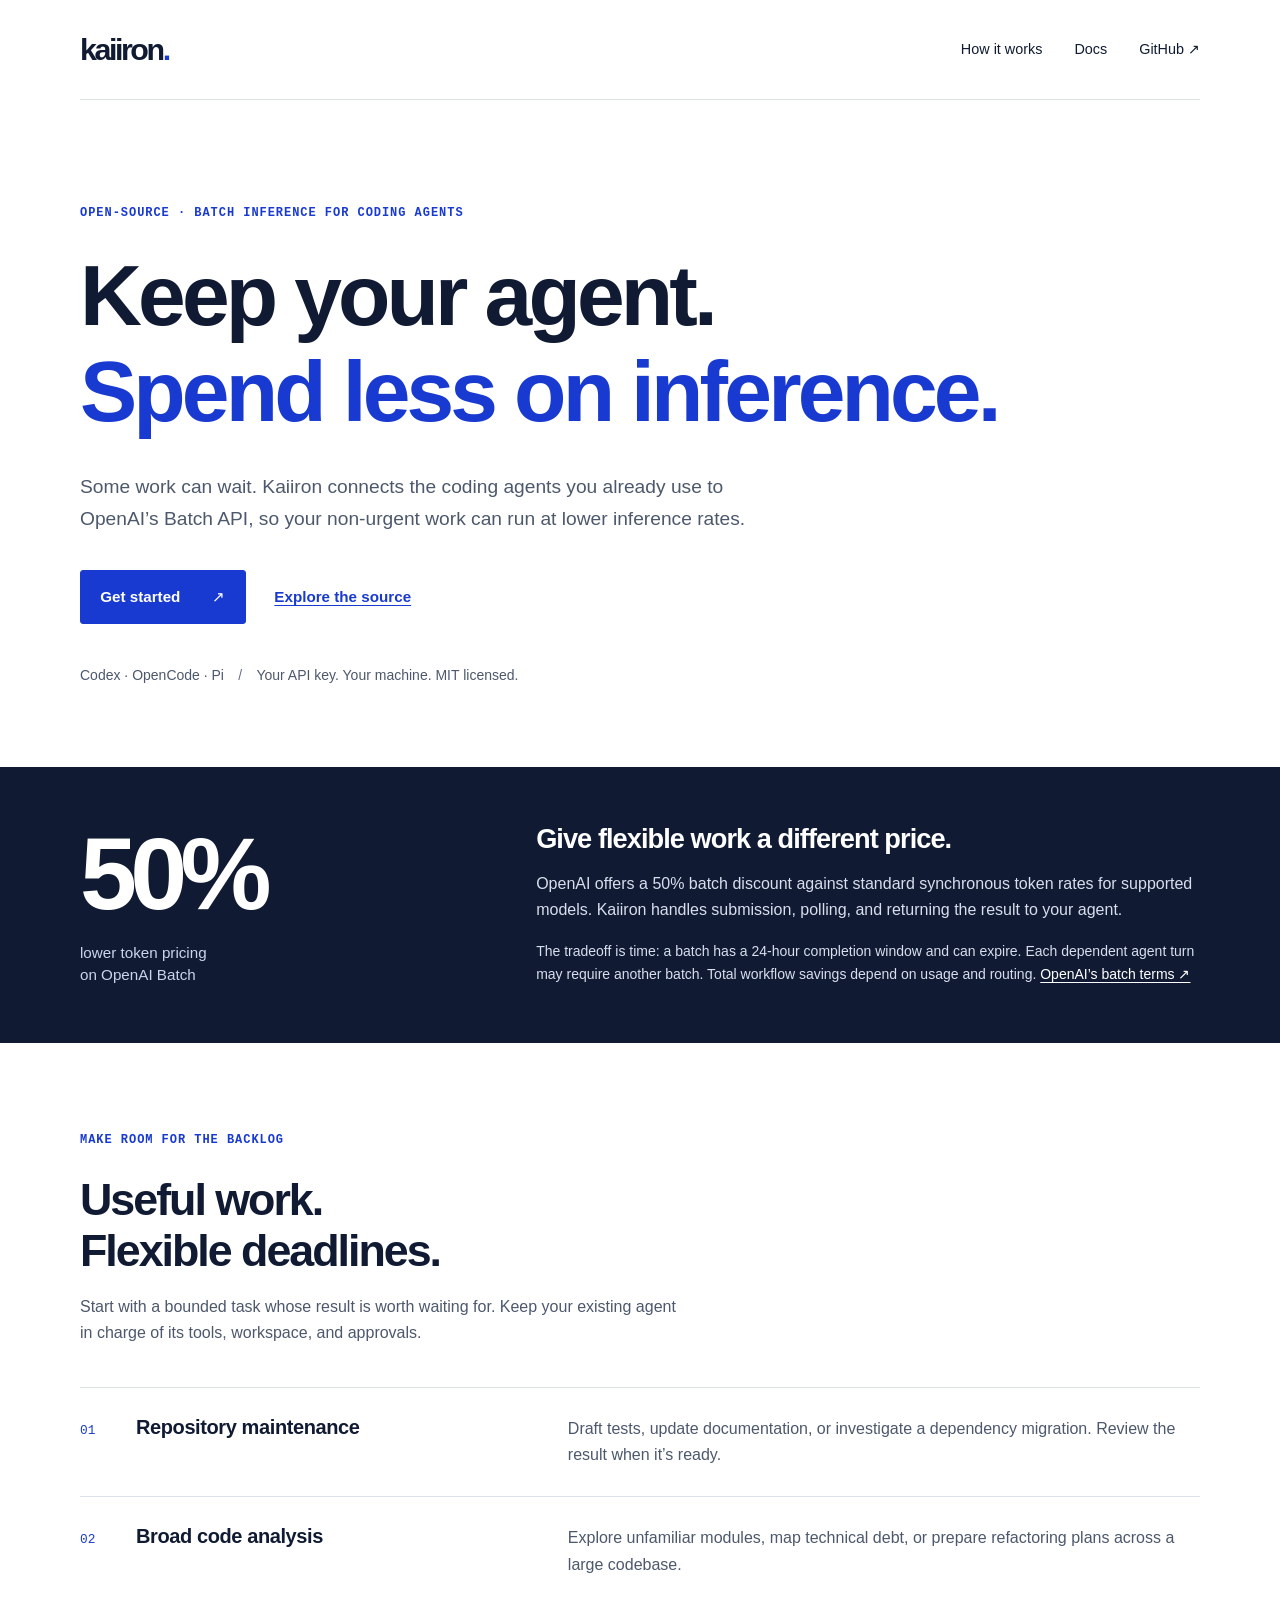
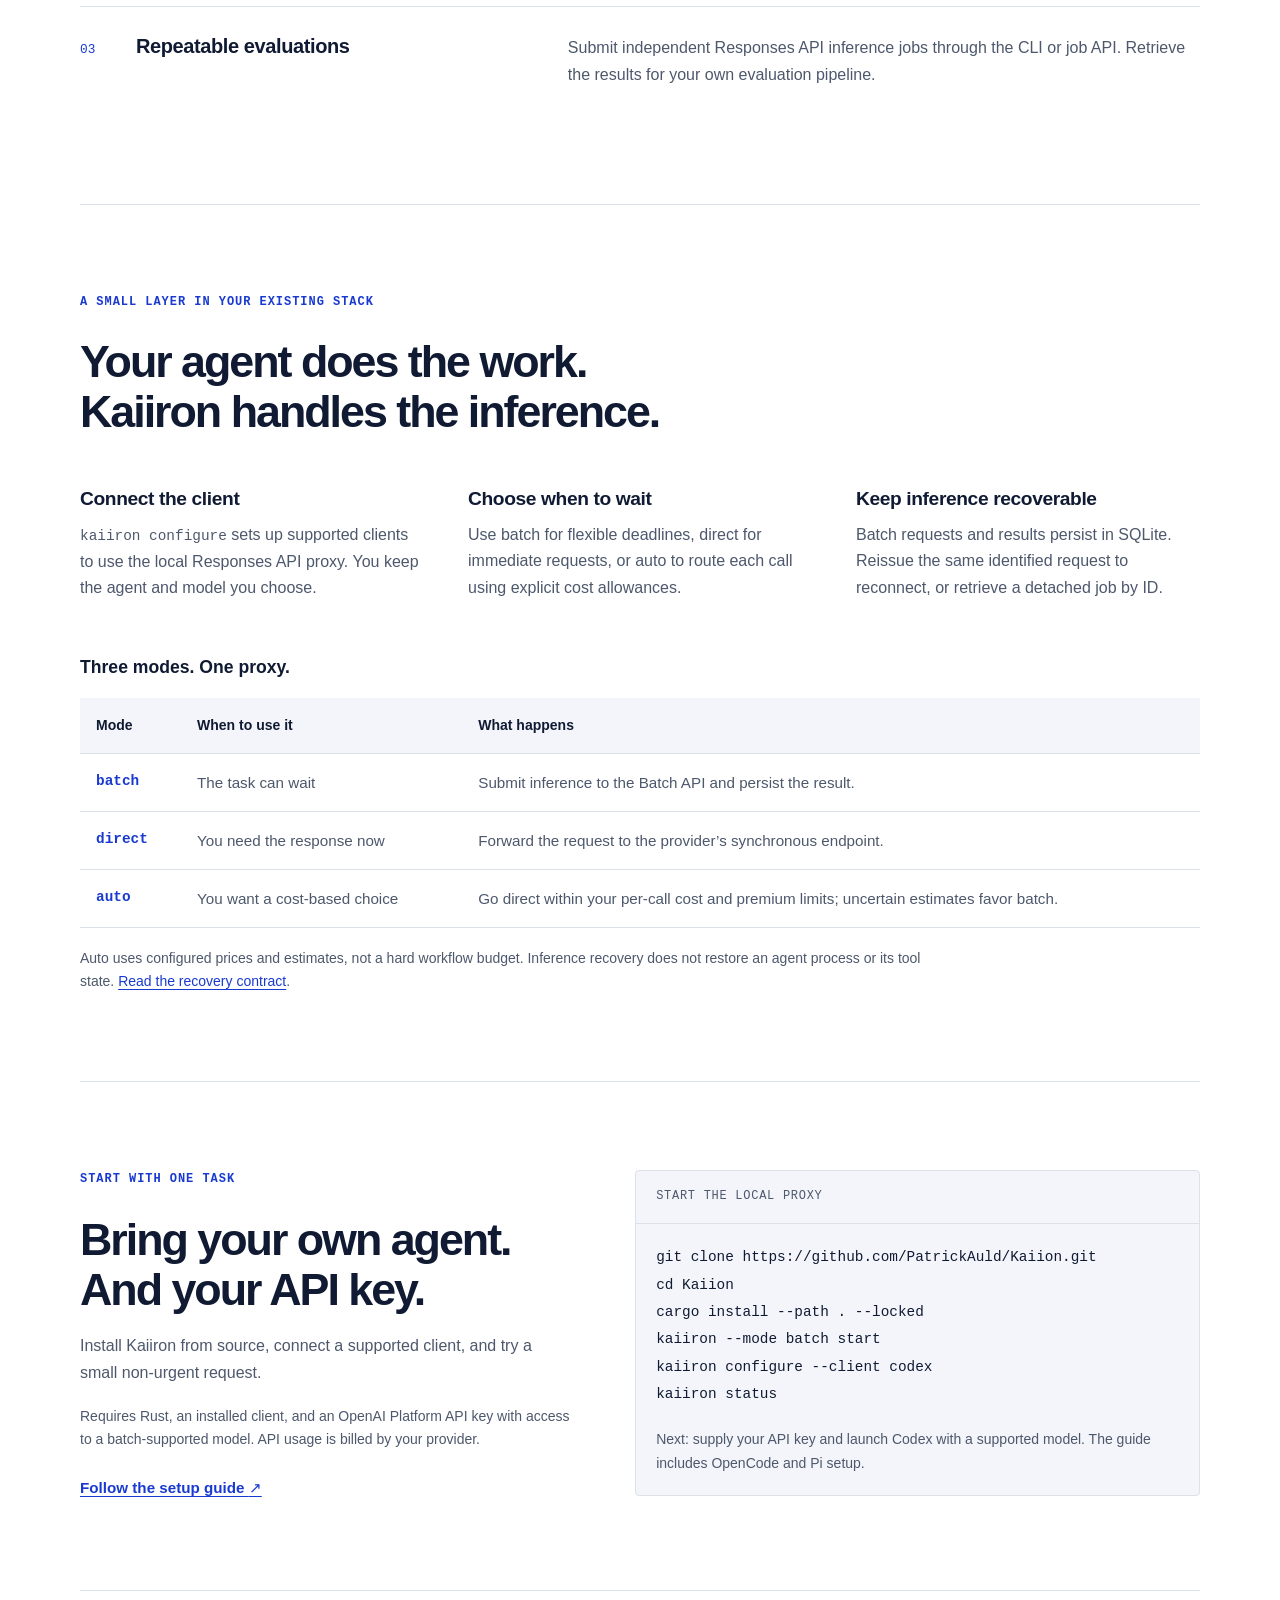
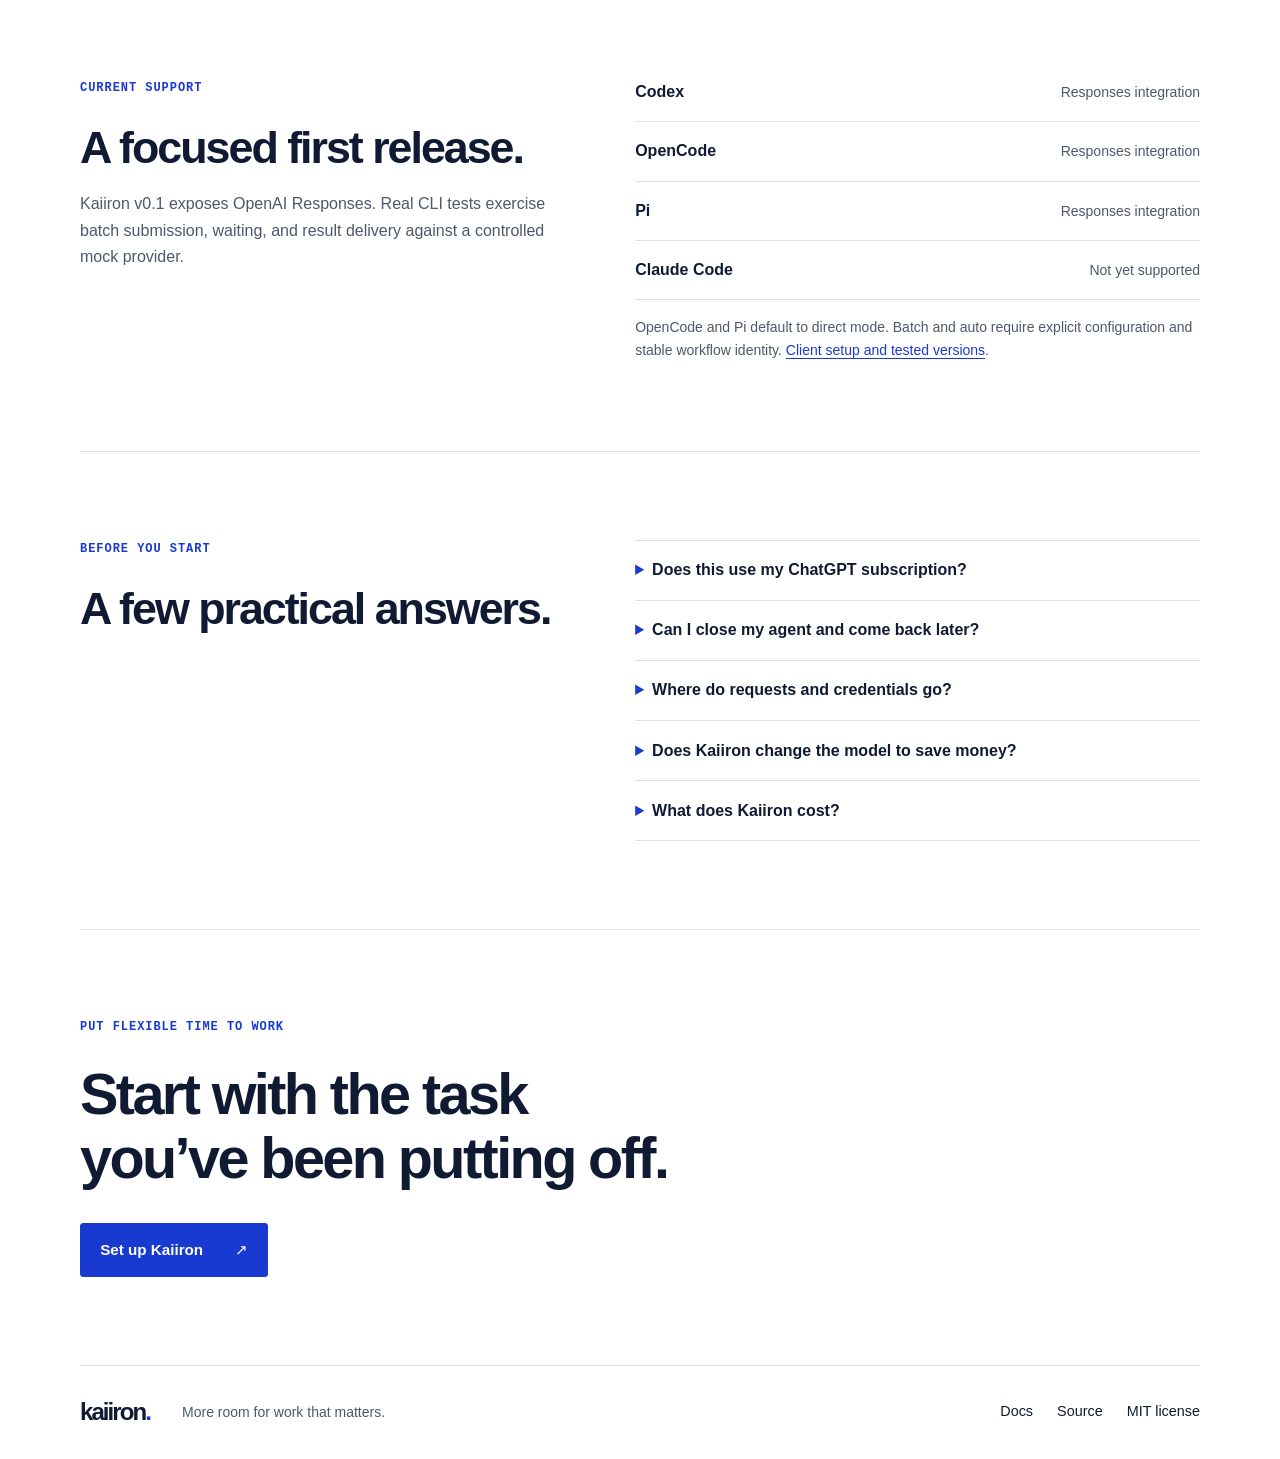
==== site/index.html @ 9a270012 "Build Kaiiron marketing site and publish through GitHub Pages" ====
<!doctype html>
<html lang="en">
<head>
  <meta charset="utf-8">
  <meta name="viewport" content="width=device-width, initial-scale=1">
  <meta name="description" content="Keep your coding agent. Route work that can wait through OpenAI's Batch API with Kaiiron, an open-source local inference proxy for Codex, OpenCode, and Pi.">
  <meta name="theme-color" content="#193ad0">
  <meta property="og:type" content="website">
  <meta property="og:title" content="Kaiiron — Keep your agent. Spend less on inference.">
  <meta property="og:description" content="An open-source proxy that brings batch inference to the coding agents you already use.">
  <title>Kaiiron — Keep your agent. Spend less on inference.</title>
  <link rel="stylesheet" href="styles.css">
</head>
<body>
  <a class="skip-link" href="#main">Skip to content</a>
  <header class="site-header wrap">
    <a class="wordmark" href="./" aria-label="Kaiiron home">kaiiron<span aria-hidden="true">.</span></a>
    <nav aria-label="Main navigation">
      <a href="#how-it-works">How it works</a>
      <a href="docs/">Docs</a>
      <a href="https://github.com/PatrickAuld/Kaiion">GitHub <span aria-hidden="true">↗</span></a>
    </nav>
  </header>
  <main id="main">
    <section class="hero wrap" aria-labelledby="hero-title">
      <p class="eyebrow">OPEN-SOURCE · BATCH INFERENCE FOR CODING AGENTS</p>
      <h1 id="hero-title">Keep your agent.<br><span>Spend less on inference.</span></h1>
      <p class="hero-copy">Some work can wait. Kaiiron connects the coding agents you already use to OpenAI’s Batch API, so your non-urgent work can run at lower inference rates.</p>
      <div class="actions">
        <a class="button" href="docs/#quickstart">Get started <span aria-hidden="true">↗</span></a>
        <a class="text-link" href="https://github.com/PatrickAuld/Kaiion">Explore the source</a>
      </div>
      <p class="hero-note">Codex · OpenCode · Pi <span> / </span> Your API key. Your machine. MIT licensed.</p>
    </section>

    <section class="economics" aria-labelledby="economics-title">
      <div class="wrap economics-inner">
        <div class="stat"><strong>50%</strong><span>lower token pricing<br>on OpenAI Batch</span></div>
        <div class="economics-copy">
          <h2 id="economics-title">Give flexible work a different price.</h2>
          <p>OpenAI offers a 50% batch discount against standard synchronous token rates for supported models. Kaiiron handles submission, polling, and returning the result to your agent.</p>
          <p class="small">The tradeoff is time: a batch has a 24-hour completion window and can expire. Each dependent agent turn may require another batch. Total workflow savings depend on usage and routing. <a href="https://developers.openai.com/api/docs/guides/batch">OpenAI’s batch terms ↗</a></p>
        </div>
      </div>
    </section>

    <section class="section wrap" aria-labelledby="work-title">
      <div class="section-heading">
        <p class="eyebrow">MAKE ROOM FOR THE BACKLOG</p>
        <h2 id="work-title">Useful work.<br>Flexible deadlines.</h2>
        <p>Start with a bounded task whose result is worth waiting for. Keep your existing agent in charge of its tools, workspace, and approvals.</p>
      </div>
      <div class="work-list">
        <article><span class="number" aria-hidden="true">01</span><h3>Repository maintenance</h3><p>Draft tests, update documentation, or investigate a dependency migration. Review the result when it’s ready.</p></article>
        <article><span class="number" aria-hidden="true">02</span><h3>Broad code analysis</h3><p>Explore unfamiliar modules, map technical debt, or prepare refactoring plans across a large codebase.</p></article>
        <article><span class="number" aria-hidden="true">03</span><h3>Repeatable evaluations</h3><p>Submit independent Responses API inference jobs through the CLI or job API. Retrieve the results for your own evaluation pipeline.</p></article>
      </div>
    </section>

    <section id="how-it-works" class="section wrap" aria-labelledby="how-title">
      <div class="section-heading">
        <p class="eyebrow">A SMALL LAYER IN YOUR EXISTING STACK</p>
        <h2 id="how-title">Your agent does the work.<br>Kaiiron handles the inference.</h2>
      </div>
      <div class="feature-grid">
        <article><h3>Connect the client</h3><p><code>kaiiron configure</code> sets up supported clients to use the local Responses API proxy. You keep the agent and model you choose.</p></article>
        <article><h3>Choose when to wait</h3><p>Use batch for flexible deadlines, direct for immediate requests, or auto to route each call using explicit cost allowances.</p></article>
        <article><h3>Keep inference recoverable</h3><p>Batch requests and results persist in SQLite. Reissue the same identified request to reconnect, or retrieve a detached job by ID.</p></article>
      </div>
      <div class="mode-table" role="region" aria-labelledby="modes-title" tabindex="0">
        <table>
          <caption id="modes-title">Three modes. One proxy.</caption>
          <thead><tr><th scope="col">Mode</th><th scope="col">When to use it</th><th scope="col">What happens</th></tr></thead>
          <tbody>
            <tr><th scope="row">batch</th><td>The task can wait</td><td>Submit inference to the Batch API and persist the result.</td></tr>
            <tr><th scope="row">direct</th><td>You need the response now</td><td>Forward the request to the provider’s synchronous endpoint.</td></tr>
            <tr><th scope="row">auto</th><td>You want a cost-based choice</td><td>Go direct within your per-call cost and premium limits; uncertain estimates favor batch.</td></tr>
          </tbody>
        </table>
      </div>
      <p class="small section-note">Auto uses configured prices and estimates, not a hard workflow budget. Inference recovery does not restore an agent process or its tool state. <a href="docs/#recovery">Read the recovery contract</a>.</p>
    </section>

    <section class="section wrap getting-started" aria-labelledby="start-title">
      <div class="section-heading">
        <p class="eyebrow">START WITH ONE TASK</p>
        <h2 id="start-title">Bring your own agent.<br>And your API key.</h2>
        <p>Install Kaiiron from source, connect a supported client, and try a small non-urgent request.</p>
        <p class="small">Requires Rust, an installed client, and an OpenAI Platform API key with access to a batch-supported model. API usage is billed by your provider.</p>
        <a class="text-link" href="docs/#quickstart">Follow the setup guide <span aria-hidden="true">↗</span></a>
      </div>
      <div class="terminal">
        <div class="terminal-label">START THE LOCAL PROXY</div>
        <pre tabindex="0" aria-label="Install and start Kaiiron"><code>git clone https://github.com/PatrickAuld/Kaiion.git
cd Kaiion
cargo install --path . --locked
kaiiron --mode batch start
kaiiron configure --client codex
kaiiron status</code></pre>
        <p>Next: supply your API key and launch Codex with a supported model. The guide includes OpenCode and Pi setup.</p>
      </div>
    </section>

    <section class="section wrap compatibility" aria-labelledby="compatibility-title">
      <div class="section-heading">
        <p class="eyebrow">CURRENT SUPPORT</p>
        <h2 id="compatibility-title">A focused first release.</h2>
        <p>Kaiiron v0.1 exposes OpenAI Responses. Real CLI tests exercise batch submission, waiting, and result delivery against a controlled mock provider.</p>
      </div>
      <div>
        <ul class="client-list">
          <li><strong>Codex</strong><span>Responses integration</span></li>
          <li><strong>OpenCode</strong><span>Responses integration</span></li>
          <li><strong>Pi</strong><span>Responses integration</span></li>
          <li><strong>Claude Code</strong><span>Not yet supported</span></li>
        </ul>
        <p class="small">OpenCode and Pi default to direct mode. Batch and auto require explicit configuration and stable workflow identity. <a href="docs/#clients">Client setup and tested versions</a>.</p>
      </div>
    </section>

    <section class="section wrap faq" aria-labelledby="faq-title">
      <div class="section-heading"><p class="eyebrow">BEFORE YOU START</p><h2 id="faq-title">A few practical answers.</h2></div>
      <div class="questions">
        <details><summary>Does this use my ChatGPT subscription?</summary><p>Kaiiron sends requests using your OpenAI Platform API key. Batch inference is API usage billed by the provider; setup does not use a ChatGPT subscription login.</p></details>
        <details><summary>Can I close my agent and come back later?</summary><p>Detached inference jobs can continue after their submitting client disconnects. The proxy persists their request and result. A full coding session still needs its own checkpoints and continuation logic. Stock Codex does not automatically resend an interrupted inference just because you run <code>codex resume</code>. <a href="docs/#recovery">See restart behavior</a>.</p></details>
        <details><summary>Where do requests and credentials go?</summary><p>Kaiiron runs on your machine and forwards inference to your configured provider. Batch request bodies and results are stored locally in SQLite. API keys are passed through and are never persisted by Kaiiron; a credential fingerprint isolates stored jobs. After a restart, resuming work requires matching credentials.</p></details>
        <details><summary>Does Kaiiron change the model to save money?</summary><p>No. Batch changes how inference is submitted. Auto mode selects a route using your price policy without downgrading the selected model or changing its reasoning settings. Savings depend on model eligibility, actual usage, and how much work runs through batch.</p></details>
        <details><summary>What does Kaiiron cost?</summary><p>Kaiiron is open source under the MIT license. Run it yourself and pay your inference provider directly. There is no Kaiiron hosted service or subscription in this release.</p></details>
      </div>
    </section>

    <section class="closing wrap" aria-labelledby="closing-title">
      <p class="eyebrow">PUT FLEXIBLE TIME TO WORK</p>
      <h2 id="closing-title">Start with the task<br>you’ve been putting off.</h2>
      <a class="button" href="docs/#quickstart">Set up Kaiiron <span aria-hidden="true">↗</span></a>
    </section>
  </main>
  <footer class="site-footer wrap">
    <a class="wordmark" href="./">kaiiron<span aria-hidden="true">.</span></a>
    <p>More room for work that matters.</p>
    <nav aria-label="Footer navigation"><a href="docs/">Docs</a><a href="https://github.com/PatrickAuld/Kaiion">Source</a><a href="https://github.com/PatrickAuld/Kaiion/blob/main/LICENSE">MIT license</a></nav>
  </footer>
</body>
</html>
---- site/styles.css ----
:root {
  color-scheme: light;
  --ink: #101b33;
  --muted: #4d586c;
  --accent: #193ad0;
  --line: #dce1e9;
  --paper: #fff;
  --wash: #f3f5fa;
  font-family: -apple-system, BlinkMacSystemFont, "Segoe UI", Helvetica, Arial, sans-serif;
  color: var(--ink);
  background: var(--paper);
  font-synthesis: none;
  text-rendering: optimizeLegibility;
}
* { box-sizing: border-box; }
html { scroll-padding-top: 2rem; }
body { margin: 0; font-size: 1rem; line-height: 1.65; }
a { color: var(--accent); text-underline-offset: .2em; }
a:hover { text-decoration-thickness: 2px; }
a:focus-visible, summary:focus-visible, [tabindex]:focus-visible { outline: 3px solid var(--accent); outline-offset: 5px; }
h1, h2, h3, p { margin: 0; }
h1, h2, h3 { line-height: 1.12; }
h1, h2 { letter-spacing: -.045em; }
h1 { font-size: clamp(2.6rem, 6.7vw, 5.4rem); font-weight: 650; max-width: 1060px; }
h2 { font-size: clamp(2rem, 3.5vw, 3rem); font-weight: 620; }
h3 { font-size: 1.2rem; font-weight: 650; letter-spacing: -.02em; }
p { color: var(--muted); }
code, pre, .eyebrow, .number, .terminal-label { font-family: "SFMono-Regular", Consolas, "Liberation Mono", monospace; }
code { font-size: .9em; overflow-wrap: anywhere; }
pre { margin: 0; max-width: 100%; overflow-x: auto; font-size: .9rem; line-height: 1.9; tab-size: 2; }
pre code { font-size: inherit; overflow-wrap: normal; }
pre:focus-visible { outline: 3px solid var(--accent); }
strong { font-weight: 650; }
.wrap { width: min(1120px, calc(100% - 5rem)); margin-inline: auto; }
.skip-link { position: absolute; top: -6rem; left: 1rem; z-index: 10; background: white; padding: .7rem 1rem; }
.skip-link:focus { top: 1rem; }
.site-header { min-height: 100px; display: flex; justify-content: space-between; align-items: center; gap: 2rem; border-bottom: 1px solid var(--line); }
.wordmark { color: var(--ink); text-decoration: none; font-size: 1.9rem; font-weight: 750; letter-spacing: -.08em; line-height: 1.2; }
.wordmark span { color: var(--accent); }
nav { display: flex; flex-wrap: wrap; align-items: center; gap: 2rem; }
nav a { font-size: .9rem; color: var(--ink); text-decoration: none; }
nav a:hover { color: var(--accent); text-decoration: underline; }
.eyebrow { font-size: .75rem; font-weight: 600; line-height: 1.6; letter-spacing: .08em; color: var(--accent); margin-bottom: 1.5rem; }
.hero { padding-block: 6.5rem 5rem; }
.hero h1 span { color: var(--accent); }
.hero-copy { max-width: 670px; margin-top: 2rem; font-size: 1.2rem; line-height: 1.65; }
.actions { display: flex; flex-wrap: wrap; align-items: center; gap: 1.8rem; margin-top: 2.2rem; }
.button { display: inline-flex; align-items: center; justify-content: space-between; gap: 2rem; padding: .85rem 1.2rem; border: 1px solid var(--accent); border-radius: 3px; color: white; background: var(--accent); font-size: .95rem; font-weight: 600; text-decoration: none; }
.button:hover { background: #112a9e; }
.text-link { display: inline-block; font-weight: 600; font-size: .95rem; }
.hero-note { font-size: .875rem; margin-top: 2.5rem; }
.hero-note span { padding-inline: .65rem; color: #667085; }
.economics { background: var(--ink); color: white; }
.economics-inner { display: grid; grid-template-columns: .85fr 1.5fr; gap: 5rem; align-items: center; padding-block: 3.5rem; }
.stat { display: flex; flex-direction: column; align-items: flex-start; }
.stat strong { font-size: clamp(4.5rem, 8vw, 7rem); line-height: 1; letter-spacing: -.065em; font-weight: 550; }
.stat span { margin-top: 1rem; font-size: .95rem; line-height: 1.5; color: #cbd4ed; }
.economics h2 { font-size: 1.7rem; letter-spacing: -.035em; }
.economics p { color: #d7deee; margin-top: 1rem; }
.economics a { color: white; }
.small { font-size: .875rem; line-height: 1.65; }
.section { padding-block: 5.5rem; border-bottom: 1px solid var(--line); }
.section-heading { margin-bottom: 2.5rem; }
.section-heading > p:not(.eyebrow) { max-width: 610px; margin-top: 1.2rem; }
.section-heading > .text-link { margin-top: 1.5rem; }
.work-list article { display: grid; grid-template-columns: 2rem 1fr 1.55fr; gap: 1.5rem; padding-block: 1.75rem; border-top: 1px solid var(--line); align-items: baseline; }
.number { color: var(--accent); font-size: .8rem; }
.work-list h3 { font-size: 1.25rem; }
.feature-grid { display: grid; grid-template-columns: repeat(3, minmax(0, 1fr)); gap: 2.75rem; margin-block: 3.2rem; }
.feature-grid h3 { margin-bottom: .8rem; }
.mode-table { overflow-x: auto; }
table { width: 100%; border-collapse: collapse; font-size: .95rem; text-align: left; }
caption { text-align: left; font-size: 1.1rem; font-weight: 650; margin-bottom: 1rem; }
th, td { padding: 1rem; border-bottom: 1px solid var(--line); vertical-align: top; }
thead { background: var(--wash); font-size: .875rem; }
tbody th { color: var(--accent); font-family: "SFMono-Regular", Consolas, monospace; font-size: .9rem; }
td { color: var(--muted); }
.section-note { margin-top: 1.2rem; max-width: 850px; }
.getting-started, .compatibility, .faq { display: grid; grid-template-columns: 1fr 1.15fr; gap: 4rem; align-items: start; }
.getting-started .section-heading, .compatibility .section-heading, .faq .section-heading { margin-bottom: 0; }
.terminal { min-width: 0; background: var(--wash); border: 1px solid var(--line); border-radius: 4px; }
.terminal-label { padding: 1rem 1.25rem; color: var(--muted); font-size: .75rem; letter-spacing: .06em; border-bottom: 1px solid var(--line); }
.terminal pre { padding: 1.25rem; }
.terminal p { padding: 0 1.25rem 1.25rem; font-size: .875rem; }
.client-list { margin: 0 0 1rem; padding: 0; list-style: none; }
.client-list li { display: flex; flex-wrap: wrap; justify-content: space-between; align-items: baseline; gap: .5rem 1rem; padding: 1rem 0; border-bottom: 1px solid var(--line); }
.client-list li:first-child { padding-top: 0; }
.client-list span { color: var(--muted); font-size: .875rem; }
details { border-bottom: 1px solid var(--line); }
details:first-child { border-top: 1px solid var(--line); }
summary { padding-block: 1.1rem; cursor: pointer; font-weight: 600; line-height: 1.5; }
summary::marker { color: var(--accent); }
details p { padding-bottom: 1.3rem; font-size: .95rem; }
.closing { padding-block: 5.5rem; }
.closing h2 { font-size: clamp(2.5rem, 4.5vw, 3.75rem); }
.closing .button { margin-top: 2rem; }
.site-footer { display: flex; flex-wrap: wrap; align-items: center; gap: 2rem; border-top: 1px solid var(--line); padding-block: 2rem; }
.site-footer .wordmark { font-size: 1.5rem; }
.site-footer p { font-size: .875rem; flex: 1; }
.site-footer nav { gap: 1.5rem; }
.docs-intro { padding-block: 4rem 2rem; }
.docs-intro h1 { font-size: clamp(2.5rem, 5vw, 4rem); }
.docs-intro > p:last-child { max-width: 650px; margin-top: 1.3rem; font-size: 1.1rem; }
.docs-layout { display: grid; grid-template-columns: 190px minmax(0, 1fr); gap: 4rem; padding-block: 2rem 5rem; }
.docs-nav { position: sticky; top: 2rem; align-self: start; display: flex; flex-direction: column; align-items: flex-start; gap: .8rem; }
.docs-nav a { font-size: .9rem; }
.prose section { padding-bottom: 3.5rem; margin-bottom: 3rem; border-bottom: 1px solid var(--line); }
.prose h2 { font-size: 2rem; margin-bottom: 1.5rem; }
.prose h3 { margin-block: 1.8rem .7rem; }
.prose p, .prose ul, .prose ol { margin-block: 1rem; }
.prose li { color: var(--muted); padding-bottom: .4rem; }
.prose pre { background: var(--wash); border: 1px solid var(--line); border-radius: 3px; padding: 1.2rem; margin-block: 1rem; }
.prose .callout { padding: .3rem 1.25rem; background: var(--wash); border-left: 3px solid var(--accent); margin-block: 1.5rem; }
@media (max-width: 850px) {
  .wrap { width: calc(100% - 3rem); }
  .economics-inner { gap: 2.5rem; }
  .feature-grid { gap: 1.5rem; }
  .getting-started, .compatibility, .faq { grid-template-columns: 1fr; gap: 2rem; }
  .work-list article { grid-template-columns: 1.5rem 1fr; gap: .75rem 1rem; }
  .work-list article p { grid-column: 2; }
  .docs-layout { grid-template-columns: 1fr; gap: 2rem; }
  .docs-nav { position: static; flex-direction: row; flex-wrap: wrap; gap: .7rem 1.5rem; border-bottom: 1px solid var(--line); padding-bottom: 1.5rem; }
}
@media (max-width: 580px) {
  .wrap { width: calc(100% - 2.5rem); }
  .site-header { min-height: 90px; gap: 1rem; flex-wrap: wrap; padding-block: 1.2rem; }
  .site-header nav { gap: 1rem; }
  nav a { font-size: .875rem; }
  .wordmark { font-size: 1.65rem; }
  .hero { padding-block: 4rem 3rem; }
  .hero-copy { font-size: 1.1rem; }
  .hero-note span { display: block; font-size: 0; height: .4rem; }
  .economics-inner { grid-template-columns: 1fr; gap: 2rem; padding-block: 2.5rem; }
  .stat { flex-direction: row; align-items: center; gap: 1.5rem; }
  .stat span { margin: 0; }
  .section { padding-block: 3.5rem; }
  .feature-grid { grid-template-columns: 1fr; gap: 2rem; margin-block: 2rem; }
  .mode-table table { min-width: 560px; }
  .closing { padding-block: 3.5rem; }
  .site-footer { gap: 1rem; }
  .site-footer p { flex-basis: calc(100% - 110px); }
  .site-footer nav { width: 100%; }
}
@media (prefers-reduced-motion: no-preference) {
  html { scroll-behavior: smooth; }
  .button { transition: background .15s ease; }
}
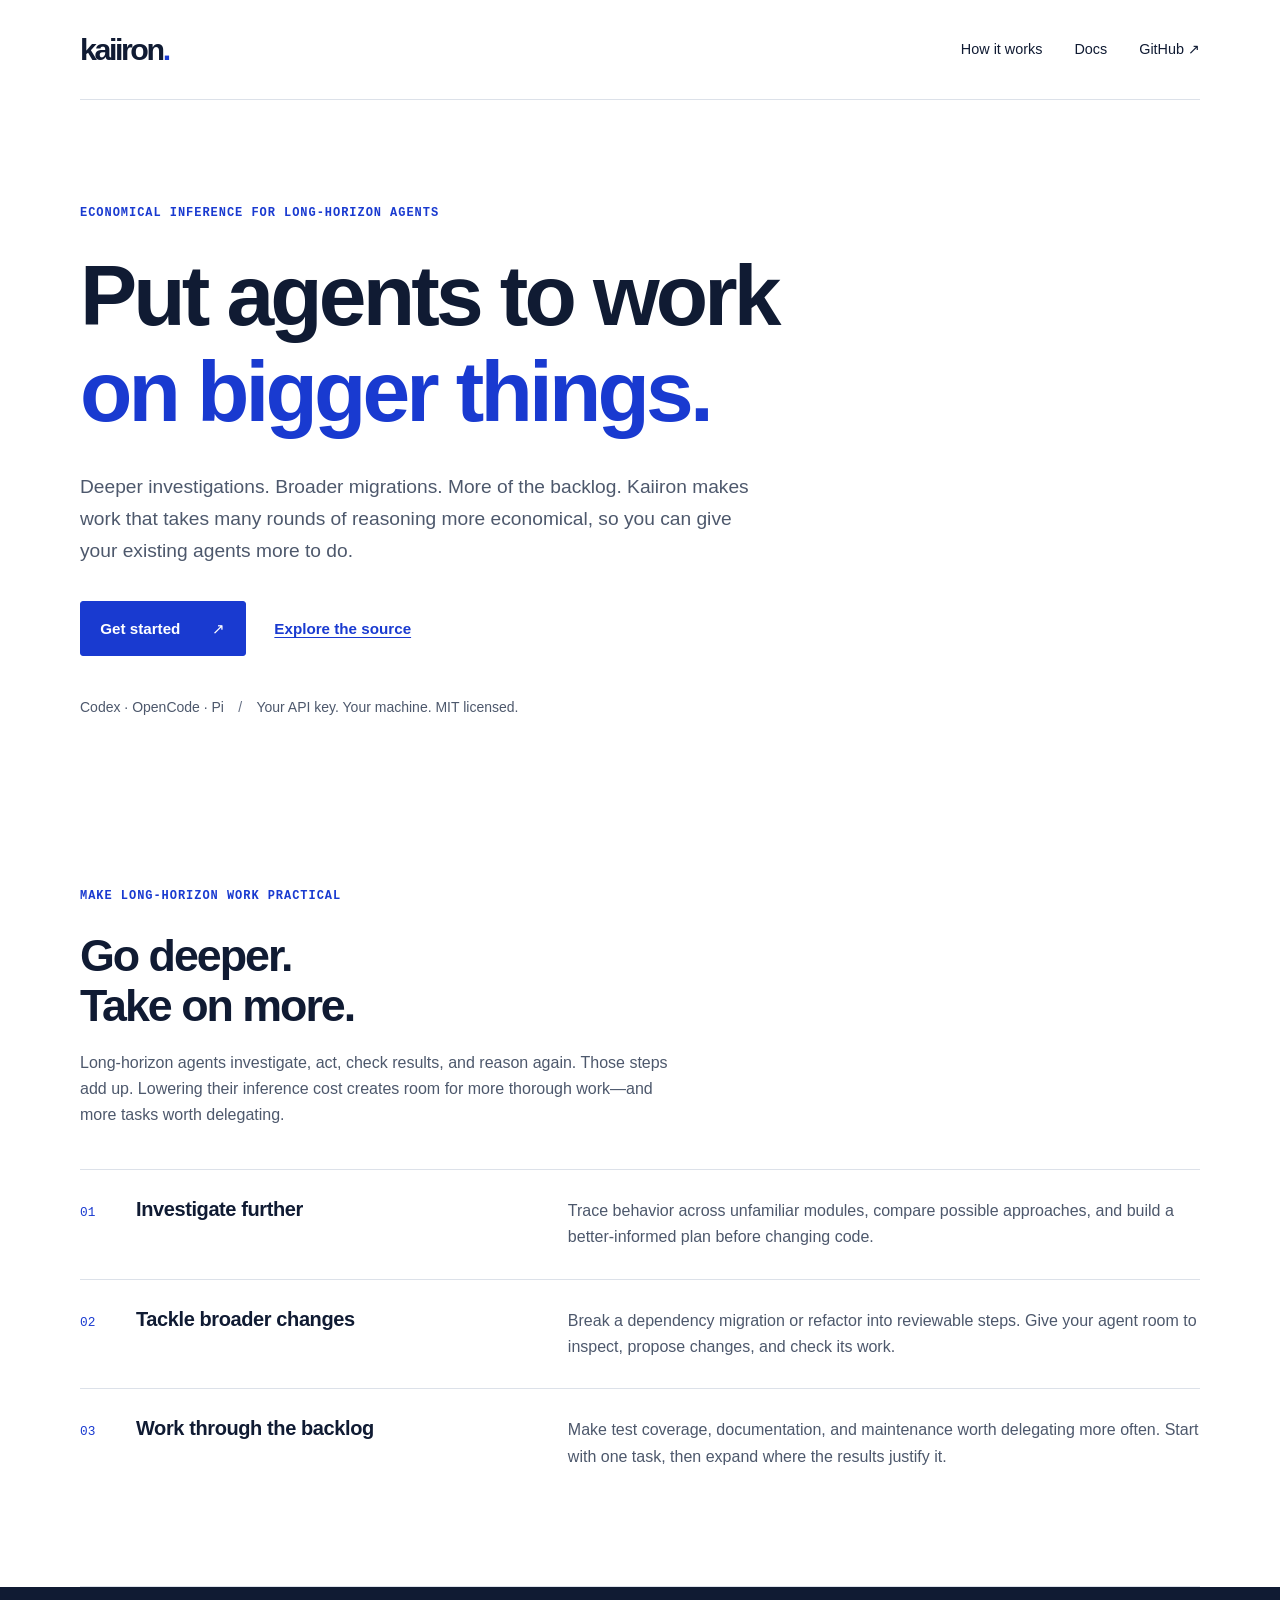
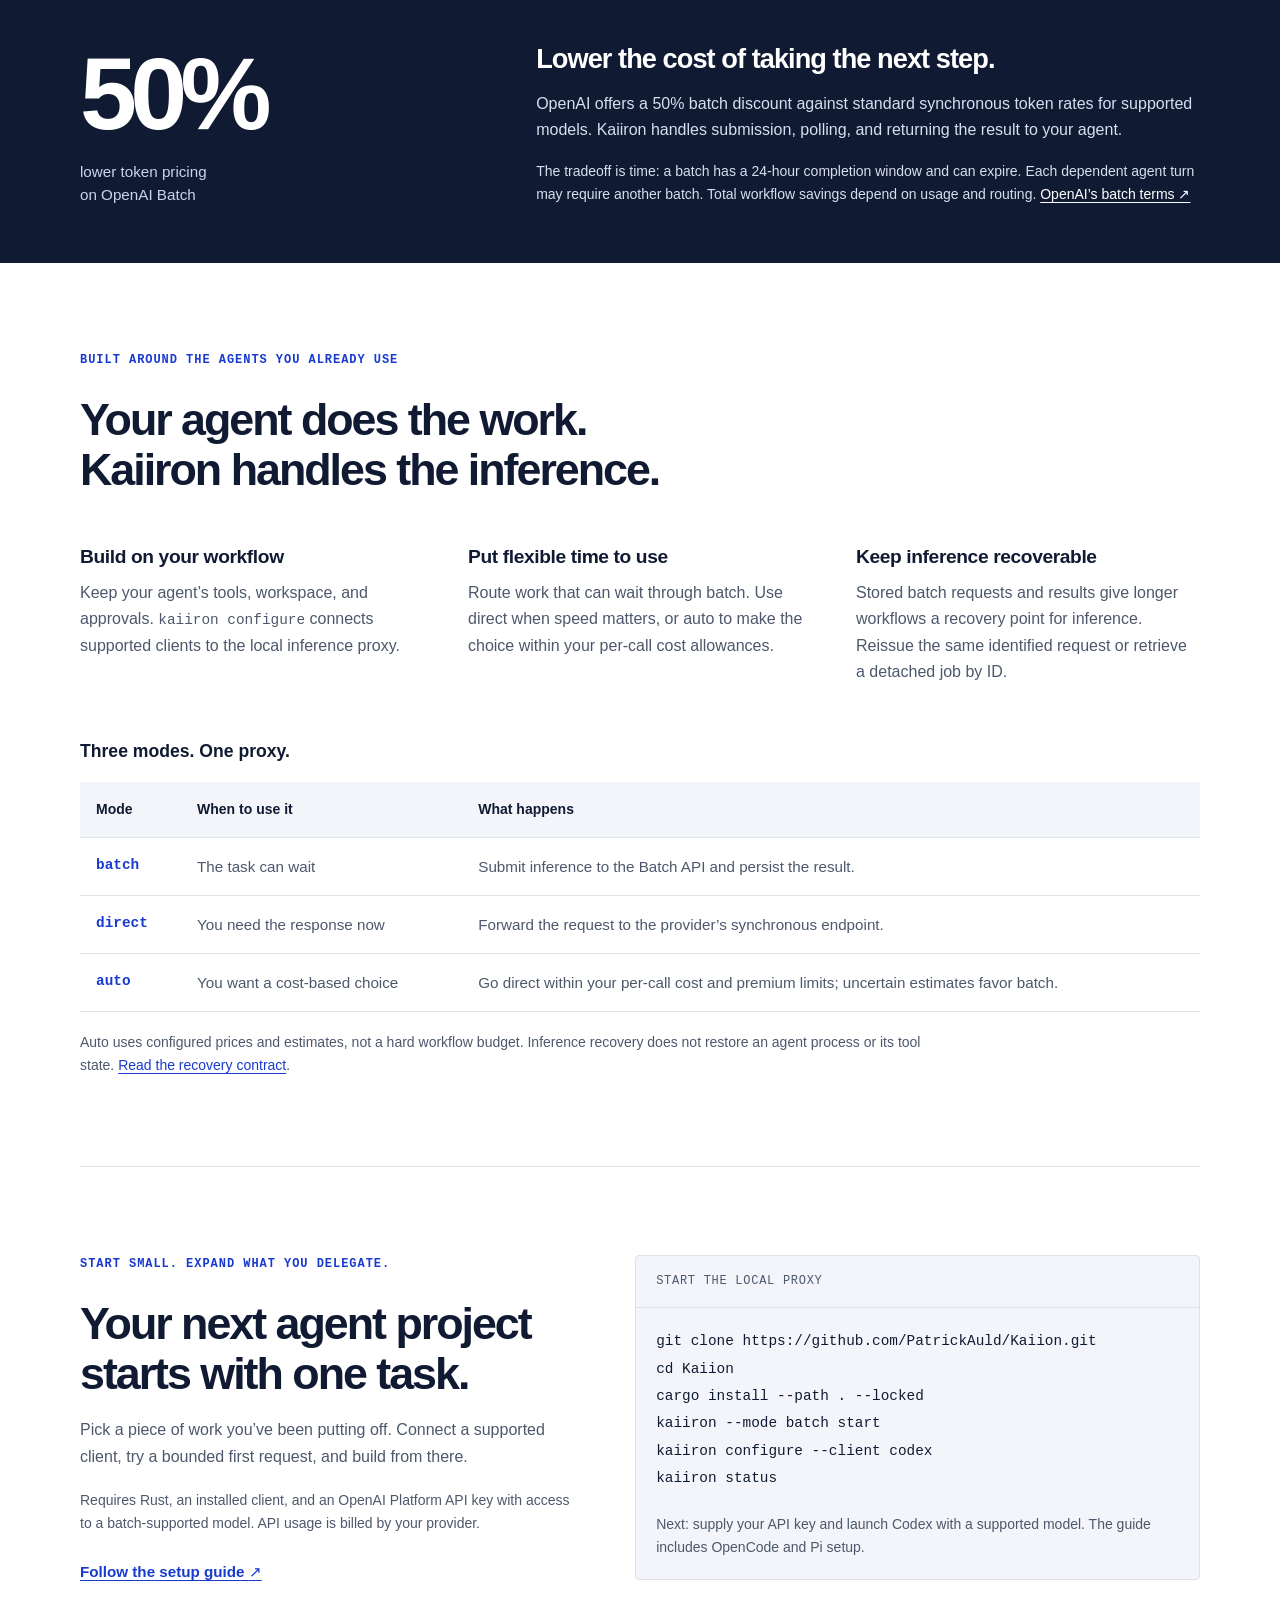
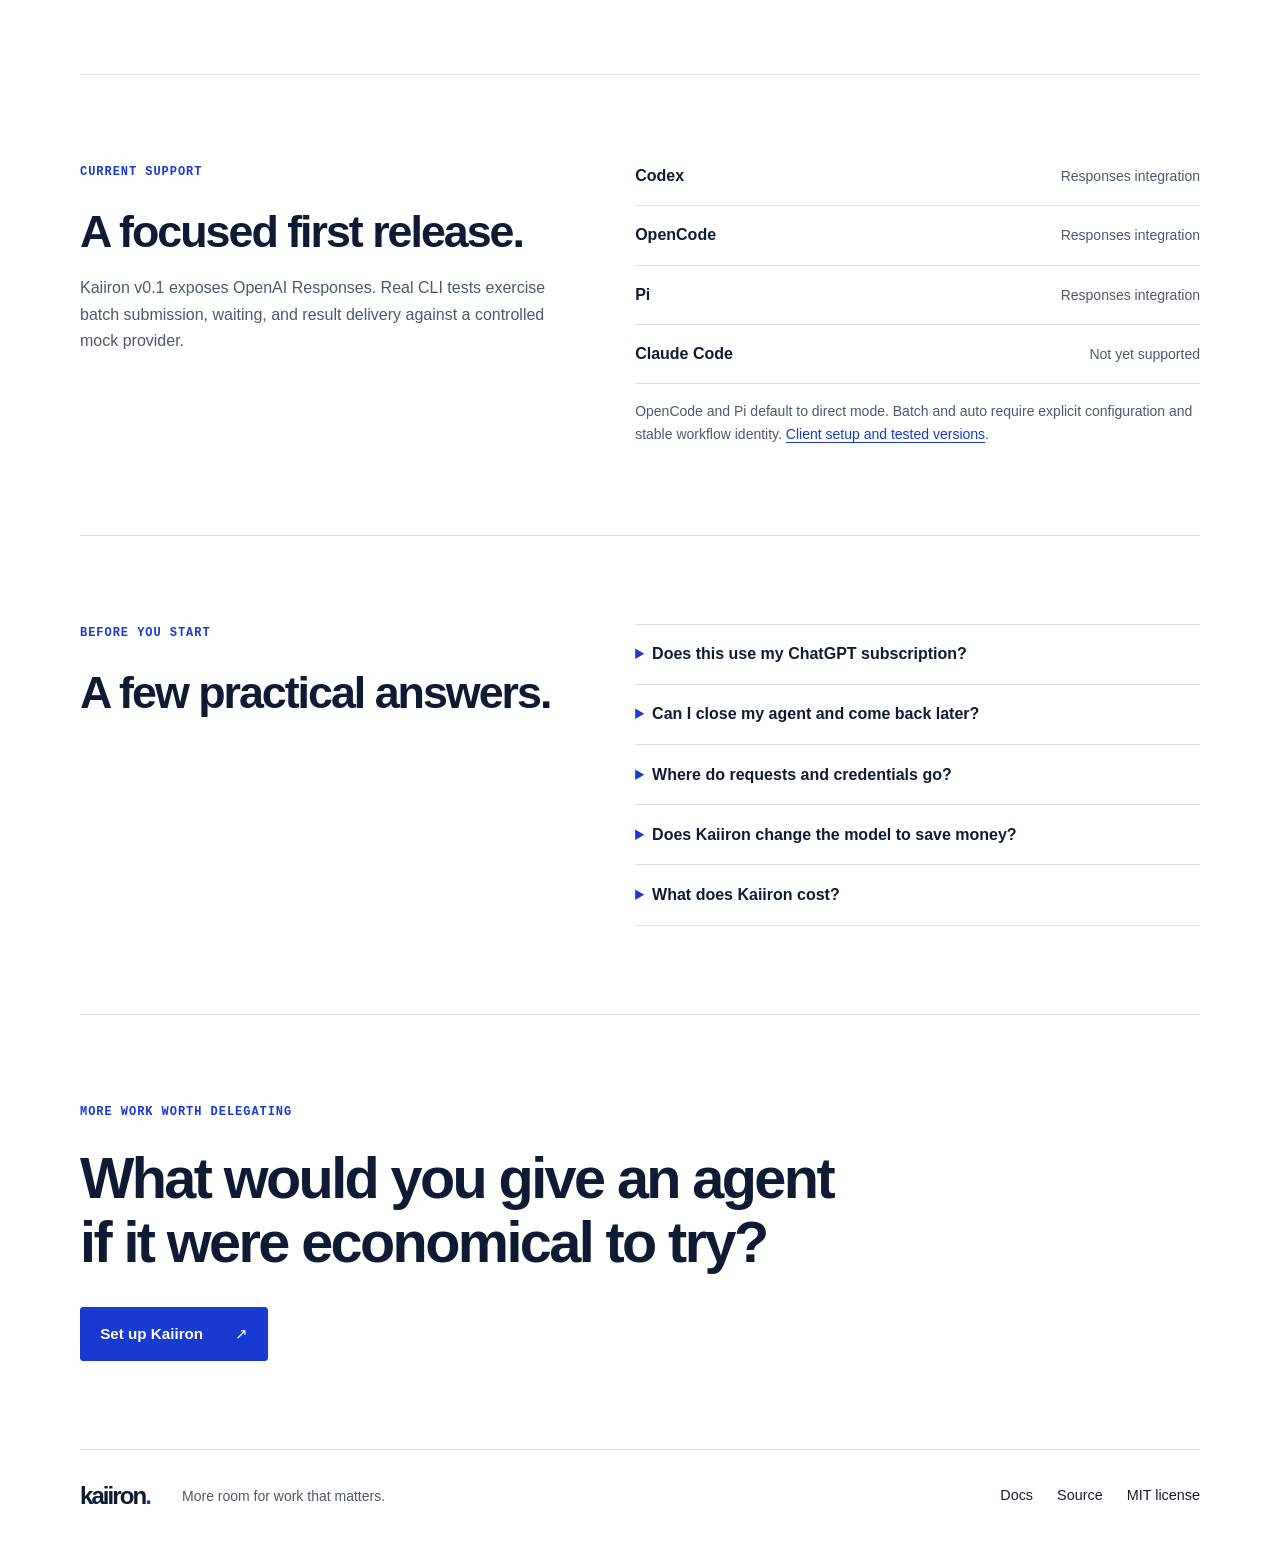
==== commit d612bdcd: "Position Kaiiron around enabling more long-horizon agent work" ====
--- a/site/index.html
+++ b/site/index.html
@@ -3,12 +3,12 @@
 <head>
   <meta charset="utf-8">
   <meta name="viewport" content="width=device-width, initial-scale=1">
-  <meta name="description" content="Keep your coding agent. Route work that can wait through OpenAI's Batch API with Kaiiron, an open-source local inference proxy for Codex, OpenCode, and Pi.">
+  <meta name="description" content="Make long-horizon agent work more economical. Kaiiron helps you put agents on deeper investigations, broader migrations, and more of your backlog with lower-cost inference.">
   <meta name="theme-color" content="#193ad0">
   <meta property="og:type" content="website">
-  <meta property="og:title" content="Kaiiron — Keep your agent. Spend less on inference.">
-  <meta property="og:description" content="An open-source proxy that brings batch inference to the coding agents you already use.">
-  <title>Kaiiron — Keep your agent. Spend less on inference.</title>
+  <meta property="og:title" content="Kaiiron — Put agents to work on bigger things.">
+  <meta property="og:description" content="Make long-horizon agent work more economical, so you can delegate more of the work worth doing.">
+  <title>Kaiiron — Put agents to work on bigger things.</title>
   <link rel="stylesheet" href="styles.css">
 </head>
 <body>
@@ -23,9 +23,9 @@
   </header>
   <main id="main">
     <section class="hero wrap" aria-labelledby="hero-title">
-      <p class="eyebrow">OPEN-SOURCE · BATCH INFERENCE FOR CODING AGENTS</p>
-      <h1 id="hero-title">Keep your agent.<br><span>Spend less on inference.</span></h1>
-      <p class="hero-copy">Some work can wait. Kaiiron connects the coding agents you already use to OpenAI’s Batch API, so your non-urgent work can run at lower inference rates.</p>
+      <p class="eyebrow">ECONOMICAL INFERENCE FOR LONG-HORIZON AGENTS</p>
+      <h1 id="hero-title">Put agents to work<br><span>on bigger things.</span></h1>
+      <p class="hero-copy">Deeper investigations. Broader migrations. More of the backlog. Kaiiron makes work that takes many rounds of reasoning more economical, so you can give your existing agents more to do.</p>
       <div class="actions">
         <a class="button" href="docs/#quickstart">Get started <span aria-hidden="true">↗</span></a>
         <a class="text-link" href="https://github.com/PatrickAuld/Kaiion">Explore the source</a>
@@ -33,39 +33,39 @@
       <p class="hero-note">Codex · OpenCode · Pi <span> / </span> Your API key. Your machine. MIT licensed.</p>
     </section>
 
+    <section class="section wrap" aria-labelledby="work-title">
+      <div class="section-heading">
+        <p class="eyebrow">MAKE LONG-HORIZON WORK PRACTICAL</p>
+        <h2 id="work-title">Go deeper.<br>Take on more.</h2>
+        <p>Long-horizon agents investigate, act, check results, and reason again. Those steps add up. Lowering their inference cost creates room for more thorough work—and more tasks worth delegating.</p>
+      </div>
+      <div class="work-list">
+        <article><span class="number" aria-hidden="true">01</span><h3>Investigate further</h3><p>Trace behavior across unfamiliar modules, compare possible approaches, and build a better-informed plan before changing code.</p></article>
+        <article><span class="number" aria-hidden="true">02</span><h3>Tackle broader changes</h3><p>Break a dependency migration or refactor into reviewable steps. Give your agent room to inspect, propose changes, and check its work.</p></article>
+        <article><span class="number" aria-hidden="true">03</span><h3>Work through the backlog</h3><p>Make test coverage, documentation, and maintenance worth delegating more often. Start with one task, then expand where the results justify it.</p></article>
+      </div>
+    </section>
+
     <section class="economics" aria-labelledby="economics-title">
       <div class="wrap economics-inner">
         <div class="stat"><strong>50%</strong><span>lower token pricing<br>on OpenAI Batch</span></div>
         <div class="economics-copy">
-          <h2 id="economics-title">Give flexible work a different price.</h2>
+          <h2 id="economics-title">Lower the cost of taking the next step.</h2>
           <p>OpenAI offers a 50% batch discount against standard synchronous token rates for supported models. Kaiiron handles submission, polling, and returning the result to your agent.</p>
           <p class="small">The tradeoff is time: a batch has a 24-hour completion window and can expire. Each dependent agent turn may require another batch. Total workflow savings depend on usage and routing. <a href="https://developers.openai.com/api/docs/guides/batch">OpenAI’s batch terms ↗</a></p>
         </div>
       </div>
     </section>
 
-    <section class="section wrap" aria-labelledby="work-title">
-      <div class="section-heading">
-        <p class="eyebrow">MAKE ROOM FOR THE BACKLOG</p>
-        <h2 id="work-title">Useful work.<br>Flexible deadlines.</h2>
-        <p>Start with a bounded task whose result is worth waiting for. Keep your existing agent in charge of its tools, workspace, and approvals.</p>
-      </div>
-      <div class="work-list">
-        <article><span class="number" aria-hidden="true">01</span><h3>Repository maintenance</h3><p>Draft tests, update documentation, or investigate a dependency migration. Review the result when it’s ready.</p></article>
-        <article><span class="number" aria-hidden="true">02</span><h3>Broad code analysis</h3><p>Explore unfamiliar modules, map technical debt, or prepare refactoring plans across a large codebase.</p></article>
-        <article><span class="number" aria-hidden="true">03</span><h3>Repeatable evaluations</h3><p>Submit independent Responses API inference jobs through the CLI or job API. Retrieve the results for your own evaluation pipeline.</p></article>
-      </div>
-    </section>
-
     <section id="how-it-works" class="section wrap" aria-labelledby="how-title">
       <div class="section-heading">
-        <p class="eyebrow">A SMALL LAYER IN YOUR EXISTING STACK</p>
+        <p class="eyebrow">BUILT AROUND THE AGENTS YOU ALREADY USE</p>
         <h2 id="how-title">Your agent does the work.<br>Kaiiron handles the inference.</h2>
       </div>
       <div class="feature-grid">
-        <article><h3>Connect the client</h3><p><code>kaiiron configure</code> sets up supported clients to use the local Responses API proxy. You keep the agent and model you choose.</p></article>
-        <article><h3>Choose when to wait</h3><p>Use batch for flexible deadlines, direct for immediate requests, or auto to route each call using explicit cost allowances.</p></article>
-        <article><h3>Keep inference recoverable</h3><p>Batch requests and results persist in SQLite. Reissue the same identified request to reconnect, or retrieve a detached job by ID.</p></article>
+        <article><h3>Build on your workflow</h3><p>Keep your agent’s tools, workspace, and approvals. <code>kaiiron configure</code> connects supported clients to the local inference proxy.</p></article>
+        <article><h3>Put flexible time to use</h3><p>Route work that can wait through batch. Use direct when speed matters, or auto to make the choice within your per-call cost allowances.</p></article>
+        <article><h3>Keep inference recoverable</h3><p>Stored batch requests and results give longer workflows a recovery point for inference. Reissue the same identified request or retrieve a detached job by ID.</p></article>
       </div>
       <div class="mode-table" role="region" aria-labelledby="modes-title" tabindex="0">
         <table>
@@ -83,9 +83,9 @@
 
     <section class="section wrap getting-started" aria-labelledby="start-title">
       <div class="section-heading">
-        <p class="eyebrow">START WITH ONE TASK</p>
-        <h2 id="start-title">Bring your own agent.<br>And your API key.</h2>
-        <p>Install Kaiiron from source, connect a supported client, and try a small non-urgent request.</p>
+        <p class="eyebrow">START SMALL. EXPAND WHAT YOU DELEGATE.</p>
+        <h2 id="start-title">Your next agent project<br>starts with one task.</h2>
+        <p>Pick a piece of work you’ve been putting off. Connect a supported client, try a bounded first request, and build from there.</p>
         <p class="small">Requires Rust, an installed client, and an OpenAI Platform API key with access to a batch-supported model. API usage is billed by your provider.</p>
         <a class="text-link" href="docs/#quickstart">Follow the setup guide <span aria-hidden="true">↗</span></a>
       </div>
@@ -130,8 +130,8 @@
     </section>
 
     <section class="closing wrap" aria-labelledby="closing-title">
-      <p class="eyebrow">PUT FLEXIBLE TIME TO WORK</p>
-      <h2 id="closing-title">Start with the task<br>you’ve been putting off.</h2>
+      <p class="eyebrow">MORE WORK WORTH DELEGATING</p>
+      <h2 id="closing-title">What would you give an agent<br>if it were economical to try?</h2>
       <a class="button" href="docs/#quickstart">Set up Kaiiron <span aria-hidden="true">↗</span></a>
     </section>
   </main>
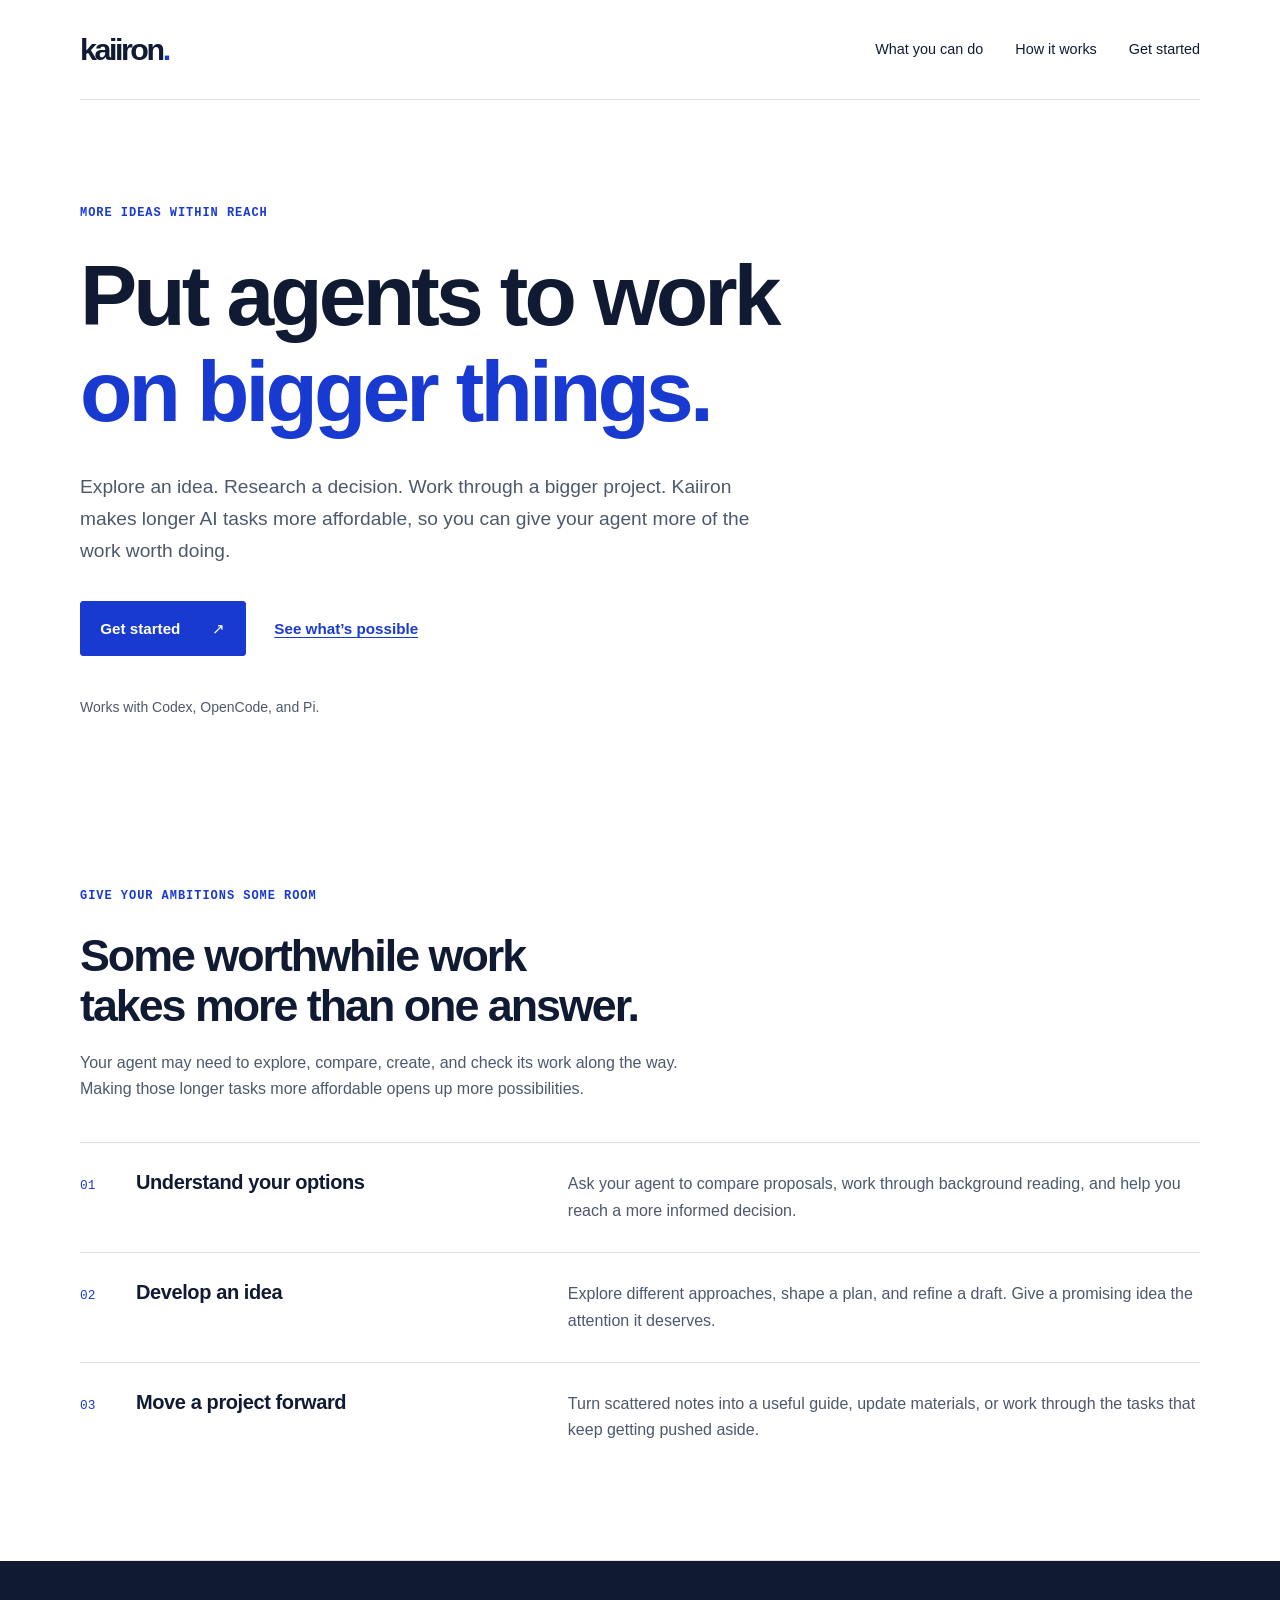
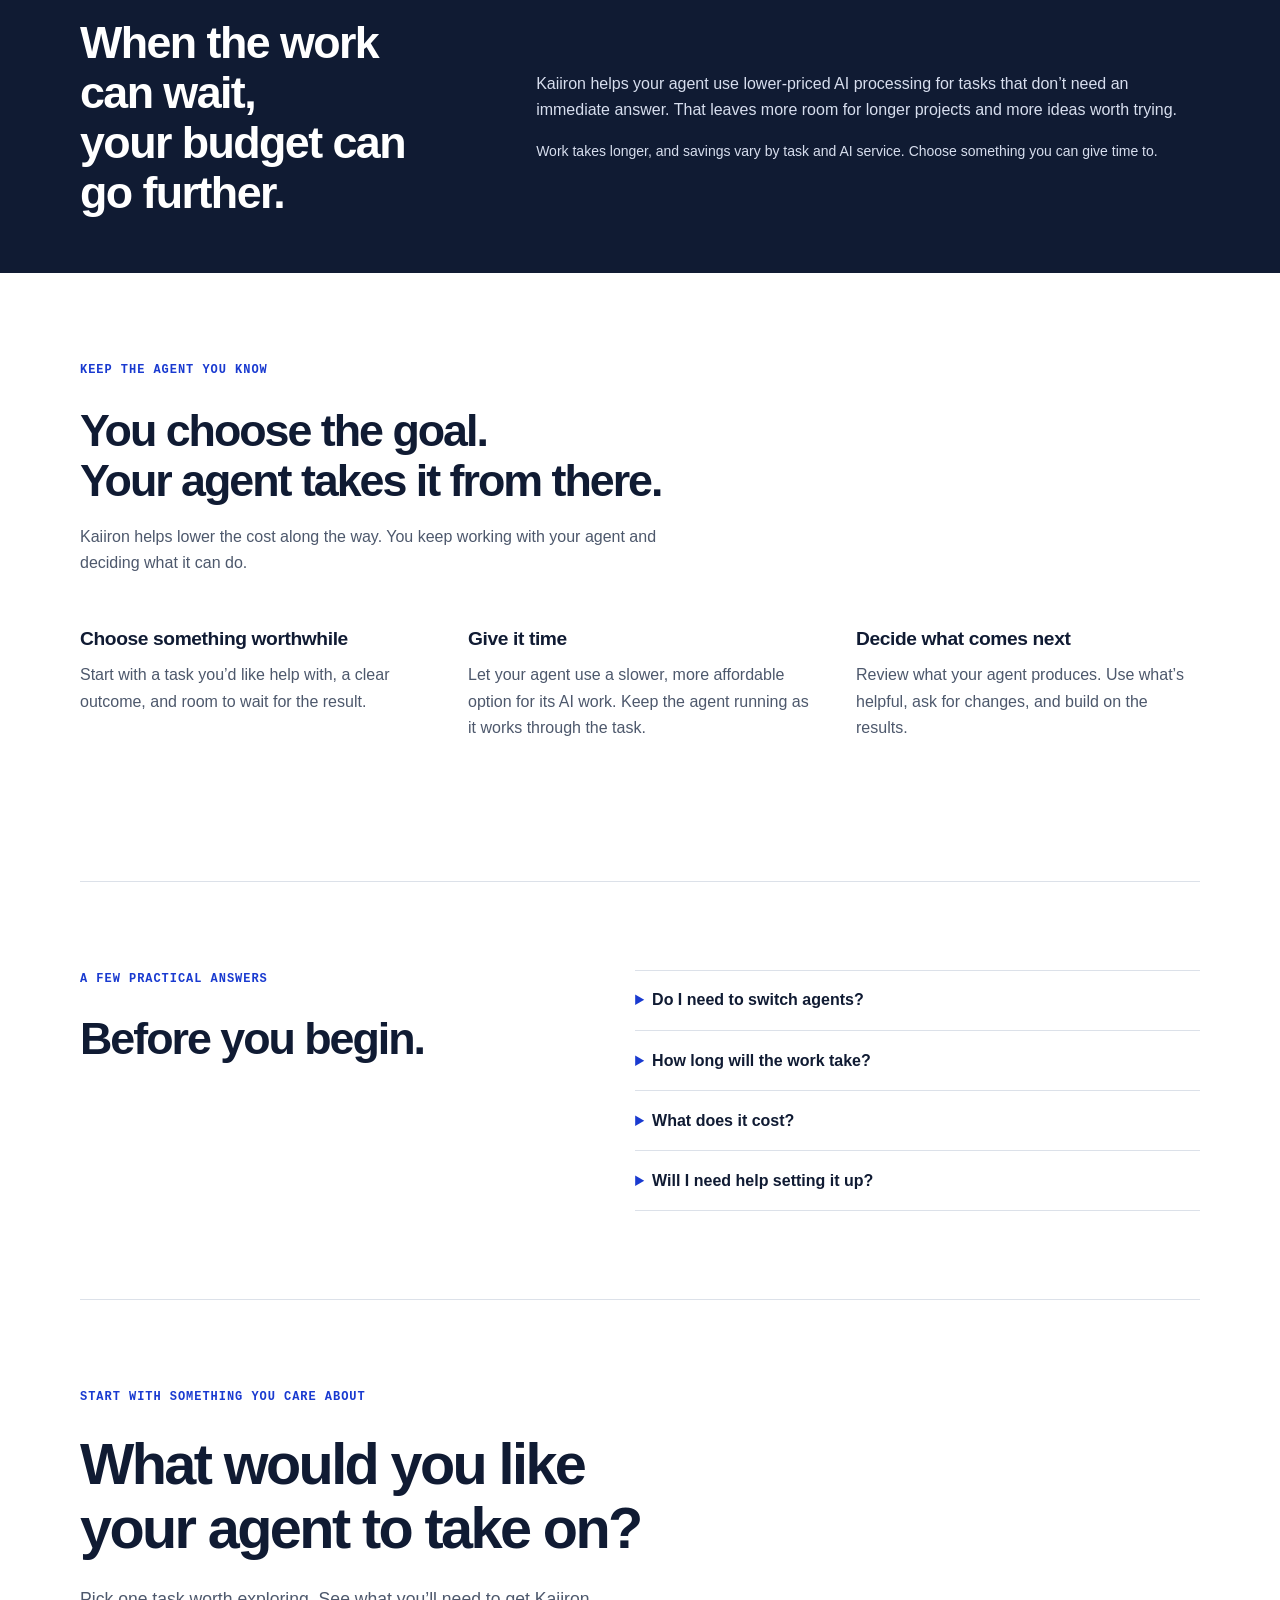
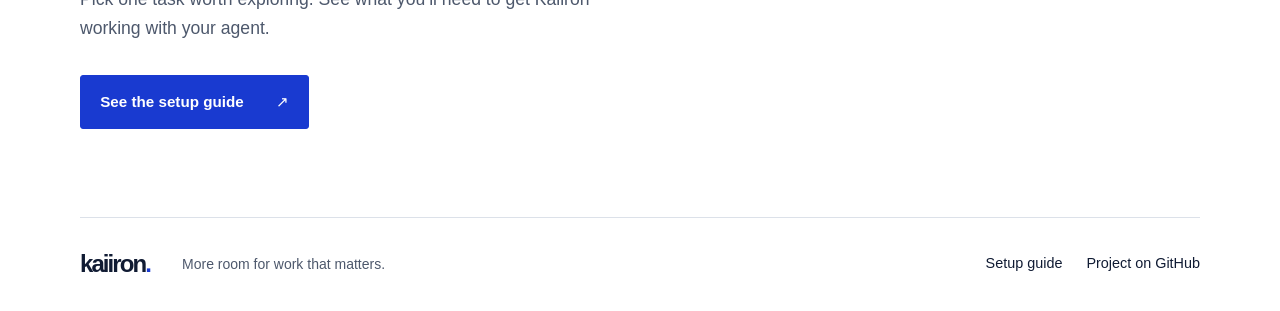
==== commit 67e68fa5: "Rewrite Kaiiron marketing for nontechnical agent users" ====
--- a/site/index.html
+++ b/site/index.html
@@ -3,11 +3,11 @@
 <head>
   <meta charset="utf-8">
   <meta name="viewport" content="width=device-width, initial-scale=1">
-  <meta name="description" content="Make long-horizon agent work more economical. Kaiiron helps you put agents on deeper investigations, broader migrations, and more of your backlog with lower-cost inference.">
+  <meta name="description" content="Give your AI agent more of the work worth doing. Kaiiron makes longer tasks more affordable, from exploring an idea to working through a bigger project.">
   <meta name="theme-color" content="#193ad0">
   <meta property="og:type" content="website">
   <meta property="og:title" content="Kaiiron — Put agents to work on bigger things.">
-  <meta property="og:description" content="Make long-horizon agent work more economical, so you can delegate more of the work worth doing.">
+  <meta property="og:description" content="More ideas explored. More projects within reach. Make longer AI tasks more affordable with the agent you already use.">
   <title>Kaiiron — Put agents to work on bigger things.</title>
   <link rel="stylesheet" href="styles.css">
 </head>
@@ -16,129 +16,80 @@
   <header class="site-header wrap">
     <a class="wordmark" href="./" aria-label="Kaiiron home">kaiiron<span aria-hidden="true">.</span></a>
     <nav aria-label="Main navigation">
+      <a href="#possibilities">What you can do</a>
       <a href="#how-it-works">How it works</a>
-      <a href="docs/">Docs</a>
-      <a href="https://github.com/PatrickAuld/Kaiion">GitHub <span aria-hidden="true">↗</span></a>
+      <a href="#get-started">Get started</a>
     </nav>
   </header>
   <main id="main">
     <section class="hero wrap" aria-labelledby="hero-title">
-      <p class="eyebrow">ECONOMICAL INFERENCE FOR LONG-HORIZON AGENTS</p>
+      <p class="eyebrow">MORE IDEAS WITHIN REACH</p>
       <h1 id="hero-title">Put agents to work<br><span>on bigger things.</span></h1>
-      <p class="hero-copy">Deeper investigations. Broader migrations. More of the backlog. Kaiiron makes work that takes many rounds of reasoning more economical, so you can give your existing agents more to do.</p>
+      <p class="hero-copy">Explore an idea. Research a decision. Work through a bigger project. Kaiiron makes longer AI tasks more affordable, so you can give your agent more of the work worth doing.</p>
       <div class="actions">
-        <a class="button" href="docs/#quickstart">Get started <span aria-hidden="true">↗</span></a>
-        <a class="text-link" href="https://github.com/PatrickAuld/Kaiion">Explore the source</a>
+        <a class="button" href="#get-started">Get started <span aria-hidden="true">↗</span></a>
+        <a class="text-link" href="#possibilities">See what’s possible</a>
       </div>
-      <p class="hero-note">Codex · OpenCode · Pi <span> / </span> Your API key. Your machine. MIT licensed.</p>
+      <p class="hero-note">Works with Codex, OpenCode, and Pi.</p>
     </section>
 
-    <section class="section wrap" aria-labelledby="work-title">
+    <section id="possibilities" class="section wrap" aria-labelledby="work-title">
       <div class="section-heading">
-        <p class="eyebrow">MAKE LONG-HORIZON WORK PRACTICAL</p>
-        <h2 id="work-title">Go deeper.<br>Take on more.</h2>
-        <p>Long-horizon agents investigate, act, check results, and reason again. Those steps add up. Lowering their inference cost creates room for more thorough work—and more tasks worth delegating.</p>
+        <p class="eyebrow">GIVE YOUR AMBITIONS SOME ROOM</p>
+        <h2 id="work-title">Some worthwhile work<br>takes more than one answer.</h2>
+        <p>Your agent may need to explore, compare, create, and check its work along the way. Making those longer tasks more affordable opens up more possibilities.</p>
       </div>
       <div class="work-list">
-        <article><span class="number" aria-hidden="true">01</span><h3>Investigate further</h3><p>Trace behavior across unfamiliar modules, compare possible approaches, and build a better-informed plan before changing code.</p></article>
-        <article><span class="number" aria-hidden="true">02</span><h3>Tackle broader changes</h3><p>Break a dependency migration or refactor into reviewable steps. Give your agent room to inspect, propose changes, and check its work.</p></article>
-        <article><span class="number" aria-hidden="true">03</span><h3>Work through the backlog</h3><p>Make test coverage, documentation, and maintenance worth delegating more often. Start with one task, then expand where the results justify it.</p></article>
+        <article><span class="number" aria-hidden="true">01</span><h3>Understand your options</h3><p>Ask your agent to compare proposals, work through background reading, and help you reach a more informed decision.</p></article>
+        <article><span class="number" aria-hidden="true">02</span><h3>Develop an idea</h3><p>Explore different approaches, shape a plan, and refine a draft. Give a promising idea the attention it deserves.</p></article>
+        <article><span class="number" aria-hidden="true">03</span><h3>Move a project forward</h3><p>Turn scattered notes into a useful guide, update materials, or work through the tasks that keep getting pushed aside.</p></article>
       </div>
     </section>
 
     <section class="economics" aria-labelledby="economics-title">
       <div class="wrap economics-inner">
-        <div class="stat"><strong>50%</strong><span>lower token pricing<br>on OpenAI Batch</span></div>
+        <h2 id="economics-title">When the work can wait,<br>your budget can go further.</h2>
         <div class="economics-copy">
-          <h2 id="economics-title">Lower the cost of taking the next step.</h2>
-          <p>OpenAI offers a 50% batch discount against standard synchronous token rates for supported models. Kaiiron handles submission, polling, and returning the result to your agent.</p>
-          <p class="small">The tradeoff is time: a batch has a 24-hour completion window and can expire. Each dependent agent turn may require another batch. Total workflow savings depend on usage and routing. <a href="https://developers.openai.com/api/docs/guides/batch">OpenAI’s batch terms ↗</a></p>
+          <p>Kaiiron helps your agent use lower-priced AI processing for tasks that don’t need an immediate answer. That leaves more room for longer projects and more ideas worth trying.</p>
+          <p class="small">Work takes longer, and savings vary by task and AI service. Choose something you can give time to.</p>
         </div>
       </div>
     </section>
 
     <section id="how-it-works" class="section wrap" aria-labelledby="how-title">
       <div class="section-heading">
-        <p class="eyebrow">BUILT AROUND THE AGENTS YOU ALREADY USE</p>
-        <h2 id="how-title">Your agent does the work.<br>Kaiiron handles the inference.</h2>
+        <p class="eyebrow">KEEP THE AGENT YOU KNOW</p>
+        <h2 id="how-title">You choose the goal.<br>Your agent takes it from there.</h2>
+        <p>Kaiiron helps lower the cost along the way. You keep working with your agent and deciding what it can do.</p>
       </div>
       <div class="feature-grid">
-        <article><h3>Build on your workflow</h3><p>Keep your agent’s tools, workspace, and approvals. <code>kaiiron configure</code> connects supported clients to the local inference proxy.</p></article>
-        <article><h3>Put flexible time to use</h3><p>Route work that can wait through batch. Use direct when speed matters, or auto to make the choice within your per-call cost allowances.</p></article>
-        <article><h3>Keep inference recoverable</h3><p>Stored batch requests and results give longer workflows a recovery point for inference. Reissue the same identified request or retrieve a detached job by ID.</p></article>
-      </div>
-      <div class="mode-table" role="region" aria-labelledby="modes-title" tabindex="0">
-        <table>
-          <caption id="modes-title">Three modes. One proxy.</caption>
-          <thead><tr><th scope="col">Mode</th><th scope="col">When to use it</th><th scope="col">What happens</th></tr></thead>
-          <tbody>
-            <tr><th scope="row">batch</th><td>The task can wait</td><td>Submit inference to the Batch API and persist the result.</td></tr>
-            <tr><th scope="row">direct</th><td>You need the response now</td><td>Forward the request to the provider’s synchronous endpoint.</td></tr>
-            <tr><th scope="row">auto</th><td>You want a cost-based choice</td><td>Go direct within your per-call cost and premium limits; uncertain estimates favor batch.</td></tr>
-          </tbody>
-        </table>
-      </div>
-      <p class="small section-note">Auto uses configured prices and estimates, not a hard workflow budget. Inference recovery does not restore an agent process or its tool state. <a href="docs/#recovery">Read the recovery contract</a>.</p>
-    </section>
-
-    <section class="section wrap getting-started" aria-labelledby="start-title">
-      <div class="section-heading">
-        <p class="eyebrow">START SMALL. EXPAND WHAT YOU DELEGATE.</p>
-        <h2 id="start-title">Your next agent project<br>starts with one task.</h2>
-        <p>Pick a piece of work you’ve been putting off. Connect a supported client, try a bounded first request, and build from there.</p>
-        <p class="small">Requires Rust, an installed client, and an OpenAI Platform API key with access to a batch-supported model. API usage is billed by your provider.</p>
-        <a class="text-link" href="docs/#quickstart">Follow the setup guide <span aria-hidden="true">↗</span></a>
-      </div>
-      <div class="terminal">
-        <div class="terminal-label">START THE LOCAL PROXY</div>
-        <pre tabindex="0" aria-label="Install and start Kaiiron"><code>git clone https://github.com/PatrickAuld/Kaiion.git
-cd Kaiion
-cargo install --path . --locked
-kaiiron --mode batch start
-kaiiron configure --client codex
-kaiiron status</code></pre>
-        <p>Next: supply your API key and launch Codex with a supported model. The guide includes OpenCode and Pi setup.</p>
-      </div>
-    </section>
-
-    <section class="section wrap compatibility" aria-labelledby="compatibility-title">
-      <div class="section-heading">
-        <p class="eyebrow">CURRENT SUPPORT</p>
-        <h2 id="compatibility-title">A focused first release.</h2>
-        <p>Kaiiron v0.1 exposes OpenAI Responses. Real CLI tests exercise batch submission, waiting, and result delivery against a controlled mock provider.</p>
-      </div>
-      <div>
-        <ul class="client-list">
-          <li><strong>Codex</strong><span>Responses integration</span></li>
-          <li><strong>OpenCode</strong><span>Responses integration</span></li>
-          <li><strong>Pi</strong><span>Responses integration</span></li>
-          <li><strong>Claude Code</strong><span>Not yet supported</span></li>
-        </ul>
-        <p class="small">OpenCode and Pi default to direct mode. Batch and auto require explicit configuration and stable workflow identity. <a href="docs/#clients">Client setup and tested versions</a>.</p>
+        <article><h3>Choose something worthwhile</h3><p>Start with a task you’d like help with, a clear outcome, and room to wait for the result.</p></article>
+        <article><h3>Give it time</h3><p>Let your agent use a slower, more affordable option for its AI work. Keep the agent running as it works through the task.</p></article>
+        <article><h3>Decide what comes next</h3><p>Review what your agent produces. Use what’s helpful, ask for changes, and build on the results.</p></article>
       </div>
     </section>
 
     <section class="section wrap faq" aria-labelledby="faq-title">
-      <div class="section-heading"><p class="eyebrow">BEFORE YOU START</p><h2 id="faq-title">A few practical answers.</h2></div>
+      <div class="section-heading"><p class="eyebrow">A FEW PRACTICAL ANSWERS</p><h2 id="faq-title">Before you begin.</h2></div>
       <div class="questions">
-        <details><summary>Does this use my ChatGPT subscription?</summary><p>Kaiiron sends requests using your OpenAI Platform API key. Batch inference is API usage billed by the provider; setup does not use a ChatGPT subscription login.</p></details>
-        <details><summary>Can I close my agent and come back later?</summary><p>Detached inference jobs can continue after their submitting client disconnects. The proxy persists their request and result. A full coding session still needs its own checkpoints and continuation logic. Stock Codex does not automatically resend an interrupted inference just because you run <code>codex resume</code>. <a href="docs/#recovery">See restart behavior</a>.</p></details>
-        <details><summary>Where do requests and credentials go?</summary><p>Kaiiron runs on your machine and forwards inference to your configured provider. Batch request bodies and results are stored locally in SQLite. API keys are passed through and are never persisted by Kaiiron; a credential fingerprint isolates stored jobs. After a restart, resuming work requires matching credentials.</p></details>
-        <details><summary>Does Kaiiron change the model to save money?</summary><p>No. Batch changes how inference is submitted. Auto mode selects a route using your price policy without downgrading the selected model or changing its reasoning settings. Savings depend on model eligibility, actual usage, and how much work runs through batch.</p></details>
-        <details><summary>What does Kaiiron cost?</summary><p>Kaiiron is open source under the MIT license. Run it yourself and pay your inference provider directly. There is no Kaiiron hosted service or subscription in this release.</p></details>
+        <details><summary>Do I need to switch agents?</summary><p>Kaiiron currently works with Codex, OpenCode, and Pi. You keep using your agent to give instructions and review the work. Claude Code is not yet supported.</p></details>
+        <details><summary>How long will the work take?</summary><p>This is best for work without a tight deadline. Tasks may take hours or days, depending on the AI service and how many steps are involved. Keep your agent running; closing it can interrupt the task.</p></details>
+        <details><summary>What does it cost?</summary><p>Kaiiron is free to use. You pay the AI service separately for the work your agent does; a ChatGPT subscription does not cover that usage. Savings depend on the task and the service you use.</p></details>
+        <details><summary>Will I need help setting it up?</summary><p>Kaiiron is an early release, and installation currently requires technical experience. The setup guide is written for you or someone helping you get connected.</p></details>
       </div>
     </section>
 
-    <section class="closing wrap" aria-labelledby="closing-title">
-      <p class="eyebrow">MORE WORK WORTH DELEGATING</p>
-      <h2 id="closing-title">What would you give an agent<br>if it were economical to try?</h2>
-      <a class="button" href="docs/#quickstart">Set up Kaiiron <span aria-hidden="true">↗</span></a>
+    <section id="get-started" class="closing wrap" aria-labelledby="closing-title">
+      <p class="eyebrow">START WITH SOMETHING YOU CARE ABOUT</p>
+      <h2 id="closing-title">What would you like<br>your agent to take on?</h2>
+      <p class="closing-copy">Pick one task worth exploring. See what you’ll need to get Kaiiron working with your agent.</p>
+      <a class="button" href="docs/">See the setup guide <span aria-hidden="true">↗</span></a>
     </section>
   </main>
   <footer class="site-footer wrap">
     <a class="wordmark" href="./">kaiiron<span aria-hidden="true">.</span></a>
     <p>More room for work that matters.</p>
-    <nav aria-label="Footer navigation"><a href="docs/">Docs</a><a href="https://github.com/PatrickAuld/Kaiion">Source</a><a href="https://github.com/PatrickAuld/Kaiion/blob/main/LICENSE">MIT license</a></nav>
+    <nav aria-label="Footer navigation"><a href="docs/">Setup guide</a><a href="https://github.com/PatrickAuld/Kaiion">Project on GitHub</a></nav>
   </footer>
 </body>
 </html>
--- a/site/styles.css
+++ b/site/styles.css
@@ -56,6 +56,8 @@
 .stat strong { font-size: clamp(4.5rem, 8vw, 7rem); line-height: 1; letter-spacing: -.065em; font-weight: 550; }
 .stat span { margin-top: 1rem; font-size: .95rem; line-height: 1.5; color: #cbd4ed; }
 .economics h2 { font-size: 1.7rem; letter-spacing: -.035em; }
+.economics-inner > h2 { font-size: clamp(2rem, 3.5vw, 3rem); }
+.economics-copy > p:first-child { margin-top: 0; }
 .economics p { color: #d7deee; margin-top: 1rem; }
 .economics a { color: white; }
 .small { font-size: .875rem; line-height: 1.65; }
@@ -93,6 +95,7 @@
 details p { padding-bottom: 1.3rem; font-size: .95rem; }
 .closing { padding-block: 5.5rem; }
 .closing h2 { font-size: clamp(2.5rem, 4.5vw, 3.75rem); }
+.closing-copy { max-width: 550px; margin-top: 1.5rem; font-size: 1.1rem; }
 .closing .button { margin-top: 2rem; }
 .site-footer { display: flex; flex-wrap: wrap; align-items: center; gap: 2rem; border-top: 1px solid var(--line); padding-block: 2rem; }
 .site-footer .wordmark { font-size: 1.5rem; }
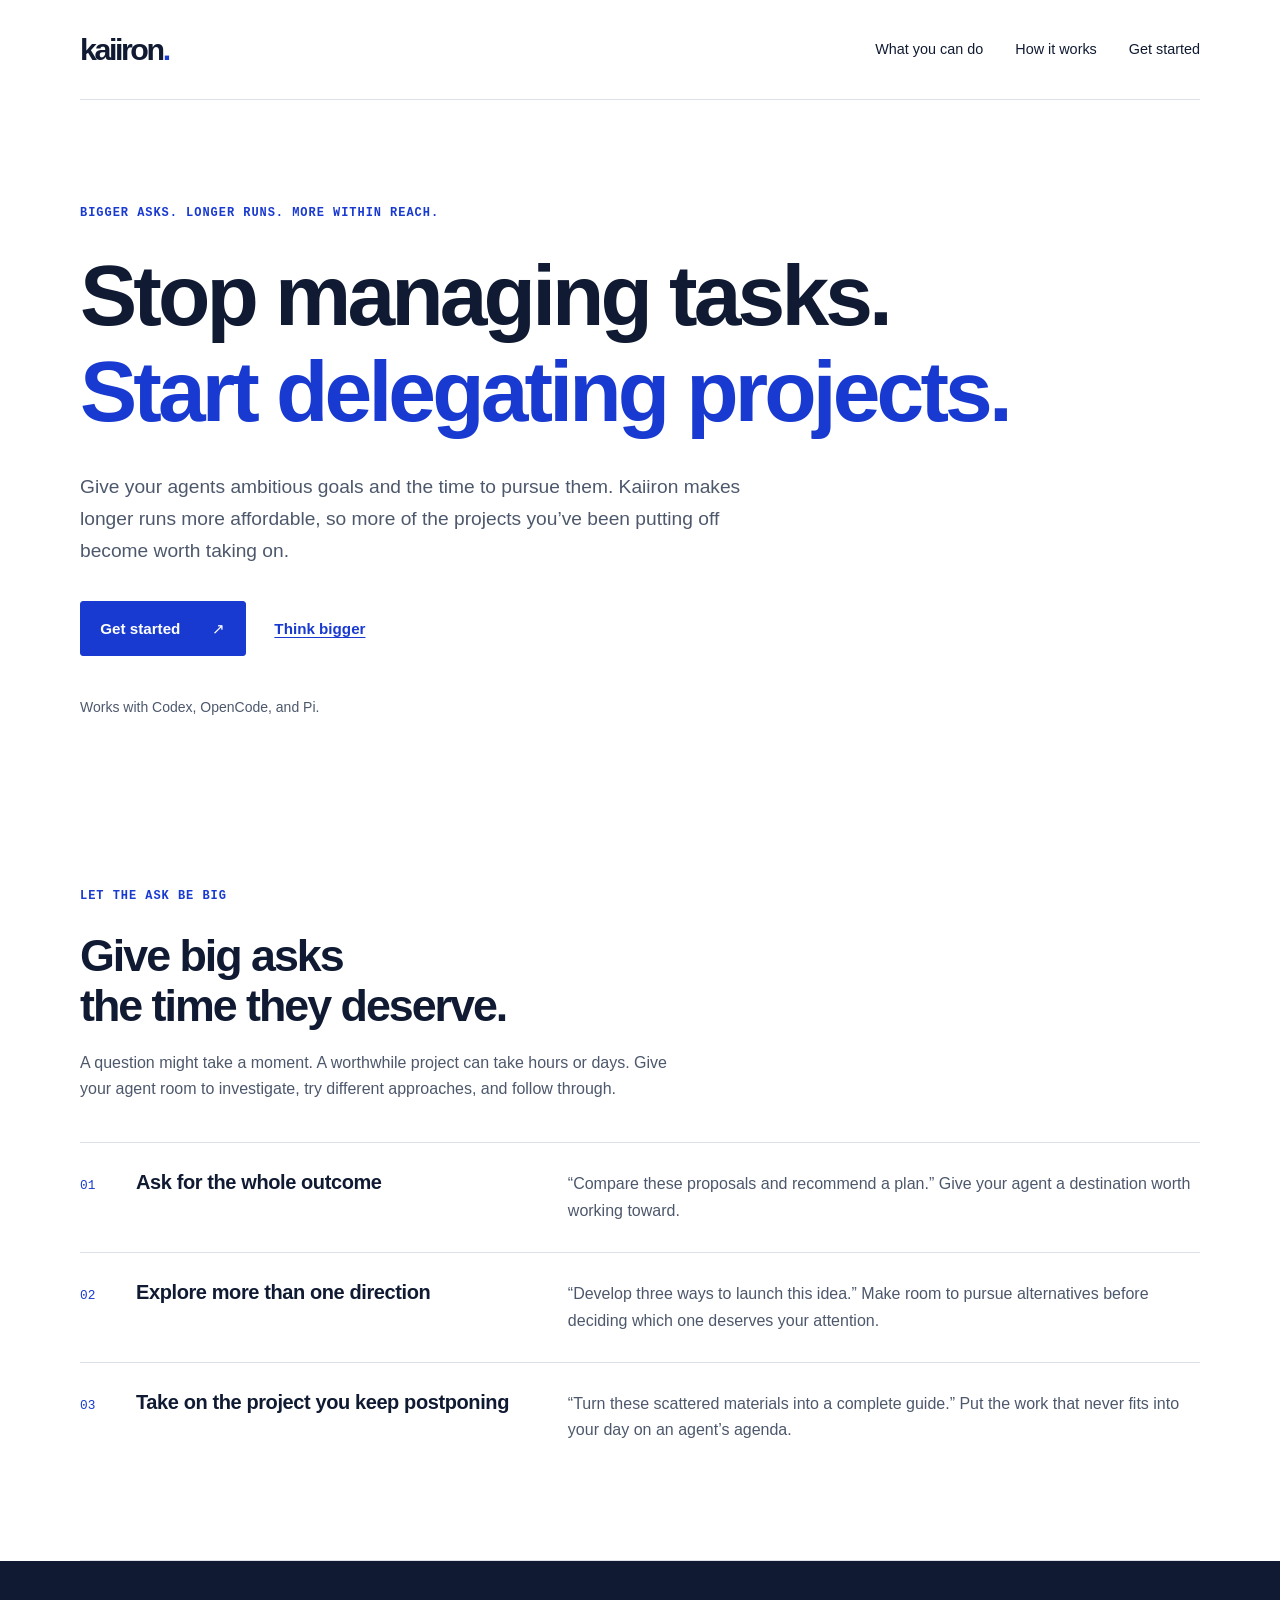
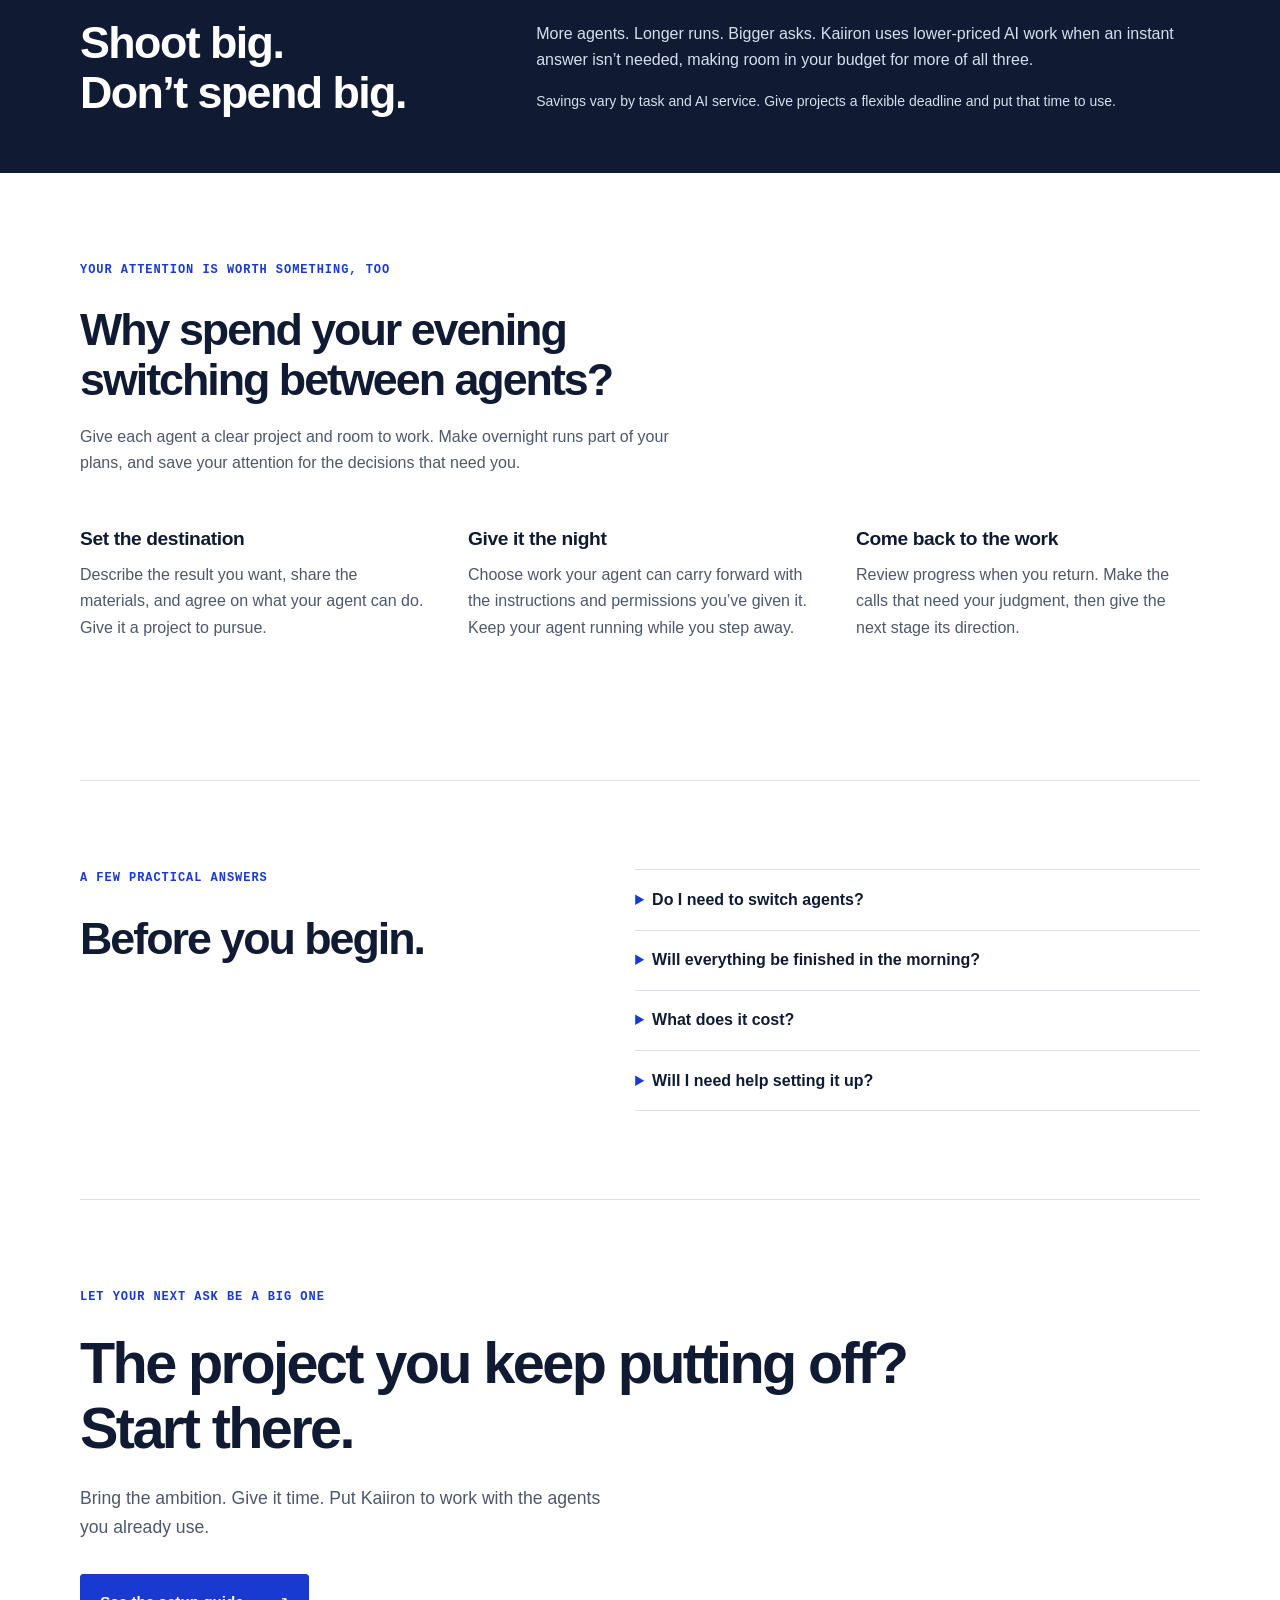
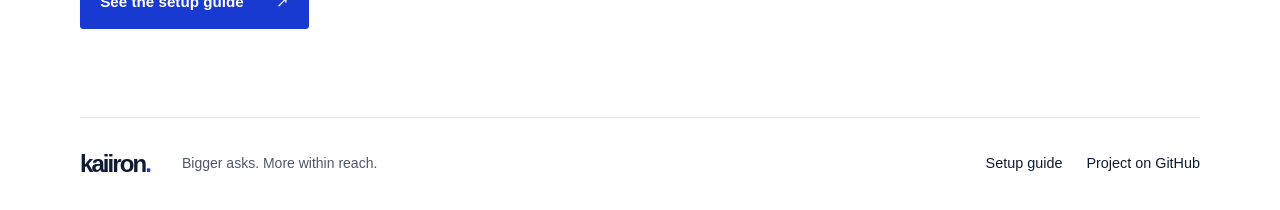
==== commit d6d7dfa3: "Lead Kaiiron marketing with ambitious project delegation" ====
--- a/site/index.html
+++ b/site/index.html
@@ -3,12 +3,12 @@
 <head>
   <meta charset="utf-8">
   <meta name="viewport" content="width=device-width, initial-scale=1">
-  <meta name="description" content="Give your AI agent more of the work worth doing. Kaiiron makes longer tasks more affordable, from exploring an idea to working through a bigger project.">
+  <meta name="description" content="Stop managing tasks. Start delegating projects. Kaiiron makes longer agent runs more affordable, giving bigger asks and more projects room to happen.">
   <meta name="theme-color" content="#193ad0">
   <meta property="og:type" content="website">
-  <meta property="og:title" content="Kaiiron — Put agents to work on bigger things.">
-  <meta property="og:description" content="More ideas explored. More projects within reach. Make longer AI tasks more affordable with the agent you already use.">
-  <title>Kaiiron — Put agents to work on bigger things.</title>
+  <meta property="og:title" content="Kaiiron — Stop managing tasks. Start delegating projects.">
+  <meta property="og:description" content="Shoot big. Don’t spend big. Give your agents bigger projects and more time to work with Kaiiron.">
+  <title>Kaiiron — Stop managing tasks. Start delegating projects.</title>
   <link rel="stylesheet" href="styles.css">
 </head>
 <body>
@@ -23,49 +23,49 @@
   </header>
   <main id="main">
     <section class="hero wrap" aria-labelledby="hero-title">
-      <p class="eyebrow">MORE IDEAS WITHIN REACH</p>
-      <h1 id="hero-title">Put agents to work<br><span>on bigger things.</span></h1>
-      <p class="hero-copy">Explore an idea. Research a decision. Work through a bigger project. Kaiiron makes longer AI tasks more affordable, so you can give your agent more of the work worth doing.</p>
+      <p class="eyebrow">BIGGER ASKS. LONGER RUNS. MORE WITHIN REACH.</p>
+      <h1 id="hero-title">Stop managing tasks.<br><span>Start delegating projects.</span></h1>
+      <p class="hero-copy">Give your agents ambitious goals and the time to pursue them. Kaiiron makes longer runs more affordable, so more of the projects you’ve been putting off become worth taking on.</p>
       <div class="actions">
         <a class="button" href="#get-started">Get started <span aria-hidden="true">↗</span></a>
-        <a class="text-link" href="#possibilities">See what’s possible</a>
+        <a class="text-link" href="#possibilities">Think bigger</a>
       </div>
       <p class="hero-note">Works with Codex, OpenCode, and Pi.</p>
     </section>
 
     <section id="possibilities" class="section wrap" aria-labelledby="work-title">
       <div class="section-heading">
-        <p class="eyebrow">GIVE YOUR AMBITIONS SOME ROOM</p>
-        <h2 id="work-title">Some worthwhile work<br>takes more than one answer.</h2>
-        <p>Your agent may need to explore, compare, create, and check its work along the way. Making those longer tasks more affordable opens up more possibilities.</p>
+        <p class="eyebrow">LET THE ASK BE BIG</p>
+        <h2 id="work-title">Give big asks<br>the time they deserve.</h2>
+        <p>A question might take a moment. A worthwhile project can take hours or days. Give your agent room to investigate, try different approaches, and follow through.</p>
       </div>
       <div class="work-list">
-        <article><span class="number" aria-hidden="true">01</span><h3>Understand your options</h3><p>Ask your agent to compare proposals, work through background reading, and help you reach a more informed decision.</p></article>
-        <article><span class="number" aria-hidden="true">02</span><h3>Develop an idea</h3><p>Explore different approaches, shape a plan, and refine a draft. Give a promising idea the attention it deserves.</p></article>
-        <article><span class="number" aria-hidden="true">03</span><h3>Move a project forward</h3><p>Turn scattered notes into a useful guide, update materials, or work through the tasks that keep getting pushed aside.</p></article>
+        <article><span class="number" aria-hidden="true">01</span><h3>Ask for the whole outcome</h3><p>“Compare these proposals and recommend a plan.” Give your agent a destination worth working toward.</p></article>
+        <article><span class="number" aria-hidden="true">02</span><h3>Explore more than one direction</h3><p>“Develop three ways to launch this idea.” Make room to pursue alternatives before deciding which one deserves your attention.</p></article>
+        <article><span class="number" aria-hidden="true">03</span><h3>Take on the project you keep postponing</h3><p>“Turn these scattered materials into a complete guide.” Put the work that never fits into your day on an agent’s agenda.</p></article>
       </div>
     </section>
 
     <section class="economics" aria-labelledby="economics-title">
       <div class="wrap economics-inner">
-        <h2 id="economics-title">When the work can wait,<br>your budget can go further.</h2>
+        <h2 id="economics-title">Shoot big.<br>Don’t spend big.</h2>
         <div class="economics-copy">
-          <p>Kaiiron helps your agent use lower-priced AI processing for tasks that don’t need an immediate answer. That leaves more room for longer projects and more ideas worth trying.</p>
-          <p class="small">Work takes longer, and savings vary by task and AI service. Choose something you can give time to.</p>
+          <p>More agents. Longer runs. Bigger asks. Kaiiron uses lower-priced AI work when an instant answer isn’t needed, making room in your budget for more of all three.</p>
+          <p class="small">Savings vary by task and AI service. Give projects a flexible deadline and put that time to use.</p>
         </div>
       </div>
     </section>
 
     <section id="how-it-works" class="section wrap" aria-labelledby="how-title">
       <div class="section-heading">
-        <p class="eyebrow">KEEP THE AGENT YOU KNOW</p>
-        <h2 id="how-title">You choose the goal.<br>Your agent takes it from there.</h2>
-        <p>Kaiiron helps lower the cost along the way. You keep working with your agent and deciding what it can do.</p>
+        <p class="eyebrow">YOUR ATTENTION IS WORTH SOMETHING, TOO</p>
+        <h2 id="how-title">Why spend your evening<br>switching between agents?</h2>
+        <p>Give each agent a clear project and room to work. Make overnight runs part of your plans, and save your attention for the decisions that need you.</p>
       </div>
       <div class="feature-grid">
-        <article><h3>Choose something worthwhile</h3><p>Start with a task you’d like help with, a clear outcome, and room to wait for the result.</p></article>
-        <article><h3>Give it time</h3><p>Let your agent use a slower, more affordable option for its AI work. Keep the agent running as it works through the task.</p></article>
-        <article><h3>Decide what comes next</h3><p>Review what your agent produces. Use what’s helpful, ask for changes, and build on the results.</p></article>
+        <article><h3>Set the destination</h3><p>Describe the result you want, share the materials, and agree on what your agent can do. Give it a project to pursue.</p></article>
+        <article><h3>Give it the night</h3><p>Choose work your agent can carry forward with the instructions and permissions you’ve given it. Keep your agent running while you step away.</p></article>
+        <article><h3>Come back to the work</h3><p>Review progress when you return. Make the calls that need your judgment, then give the next stage its direction.</p></article>
       </div>
     </section>
 
@@ -73,22 +73,22 @@
       <div class="section-heading"><p class="eyebrow">A FEW PRACTICAL ANSWERS</p><h2 id="faq-title">Before you begin.</h2></div>
       <div class="questions">
         <details><summary>Do I need to switch agents?</summary><p>Kaiiron currently works with Codex, OpenCode, and Pi. You keep using your agent to give instructions and review the work. Claude Code is not yet supported.</p></details>
-        <details><summary>How long will the work take?</summary><p>This is best for work without a tight deadline. Tasks may take hours or days, depending on the AI service and how many steps are involved. Keep your agent running; closing it can interrupt the task.</p></details>
+        <details><summary>Will everything be finished in the morning?</summary><p>Some projects may need more than a night. Timing depends on the AI service and the steps involved. Your agent may still need your input or approval. Keep it running; closing it can interrupt the work.</p></details>
         <details><summary>What does it cost?</summary><p>Kaiiron is free to use. You pay the AI service separately for the work your agent does; a ChatGPT subscription does not cover that usage. Savings depend on the task and the service you use.</p></details>
         <details><summary>Will I need help setting it up?</summary><p>Kaiiron is an early release, and installation currently requires technical experience. The setup guide is written for you or someone helping you get connected.</p></details>
       </div>
     </section>
 
     <section id="get-started" class="closing wrap" aria-labelledby="closing-title">
-      <p class="eyebrow">START WITH SOMETHING YOU CARE ABOUT</p>
-      <h2 id="closing-title">What would you like<br>your agent to take on?</h2>
-      <p class="closing-copy">Pick one task worth exploring. See what you’ll need to get Kaiiron working with your agent.</p>
+      <p class="eyebrow">LET YOUR NEXT ASK BE A BIG ONE</p>
+      <h2 id="closing-title">The project you keep putting off?<br>Start there.</h2>
+      <p class="closing-copy">Bring the ambition. Give it time. Put Kaiiron to work with the agents you already use.</p>
       <a class="button" href="docs/">See the setup guide <span aria-hidden="true">↗</span></a>
     </section>
   </main>
   <footer class="site-footer wrap">
     <a class="wordmark" href="./">kaiiron<span aria-hidden="true">.</span></a>
-    <p>More room for work that matters.</p>
+    <p>Bigger asks. More within reach.</p>
     <nav aria-label="Footer navigation"><a href="docs/">Setup guide</a><a href="https://github.com/PatrickAuld/Kaiion">Project on GitHub</a></nav>
   </footer>
 </body>
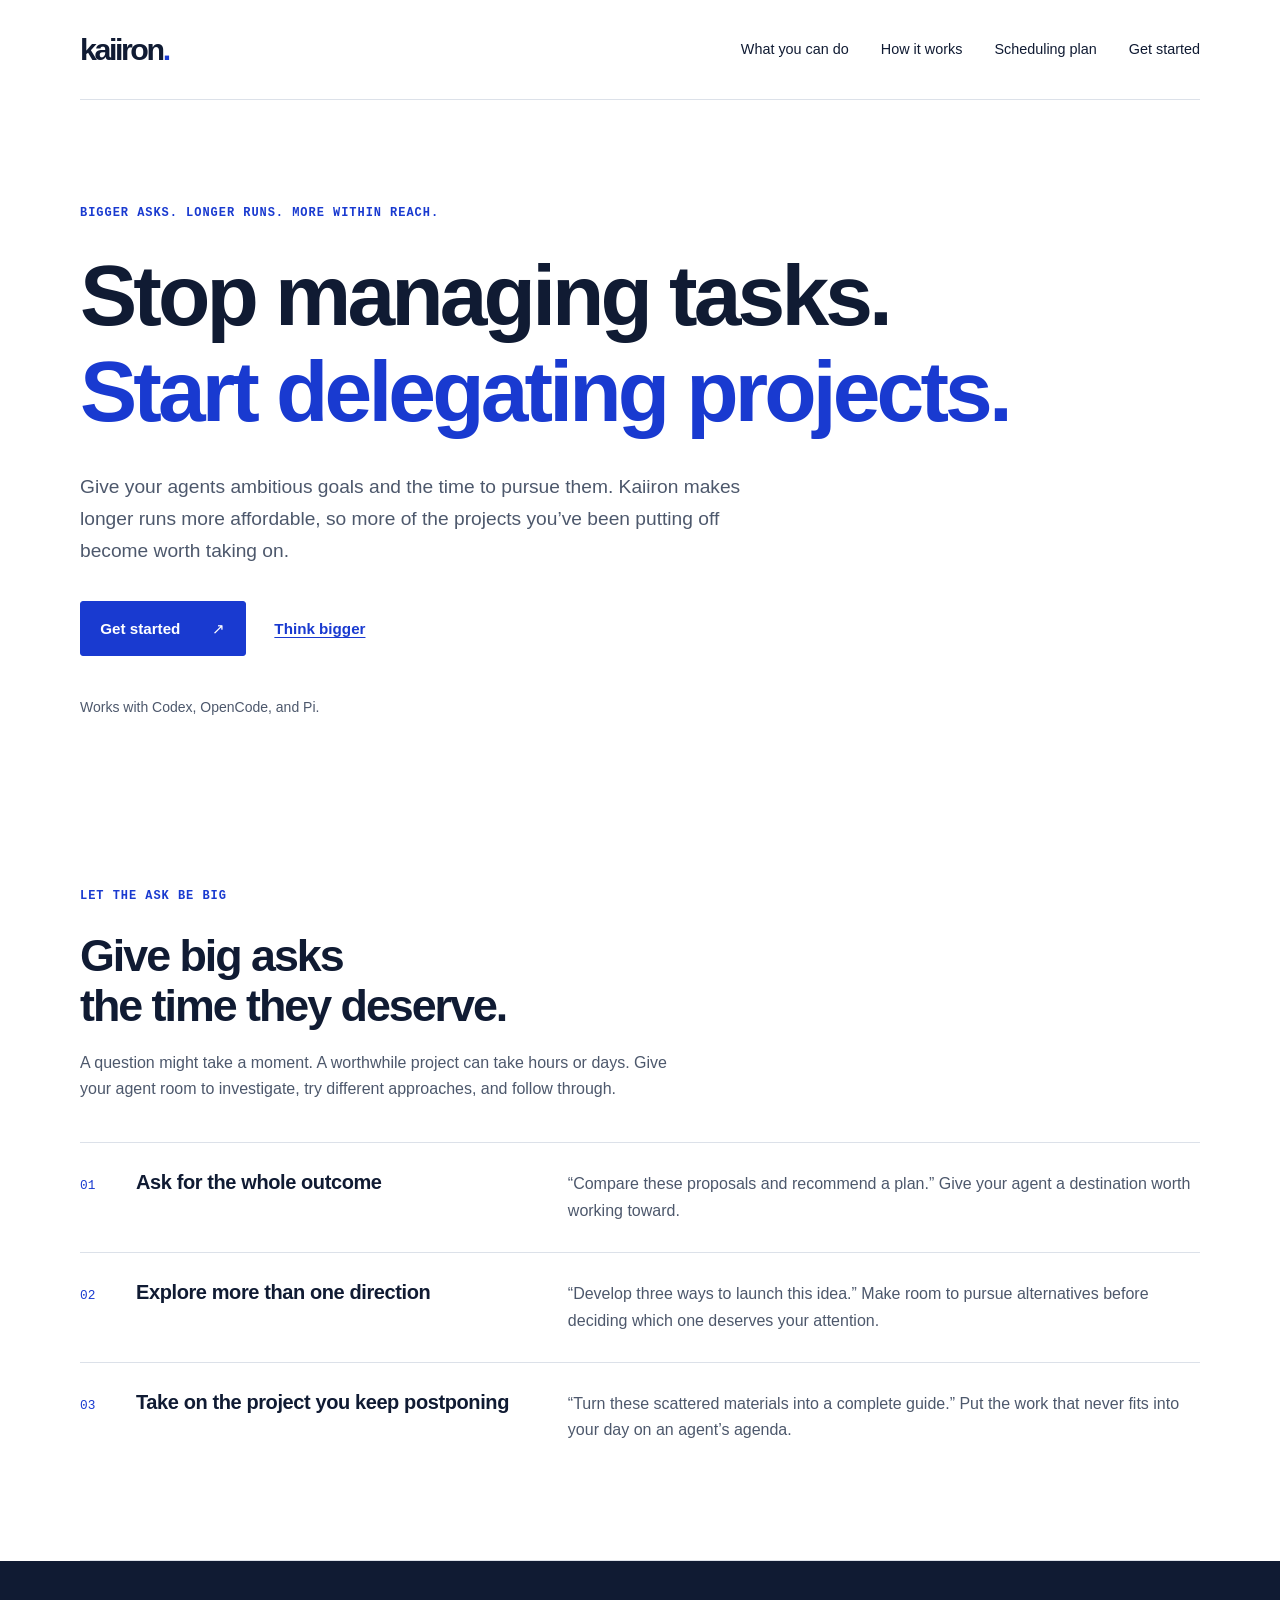
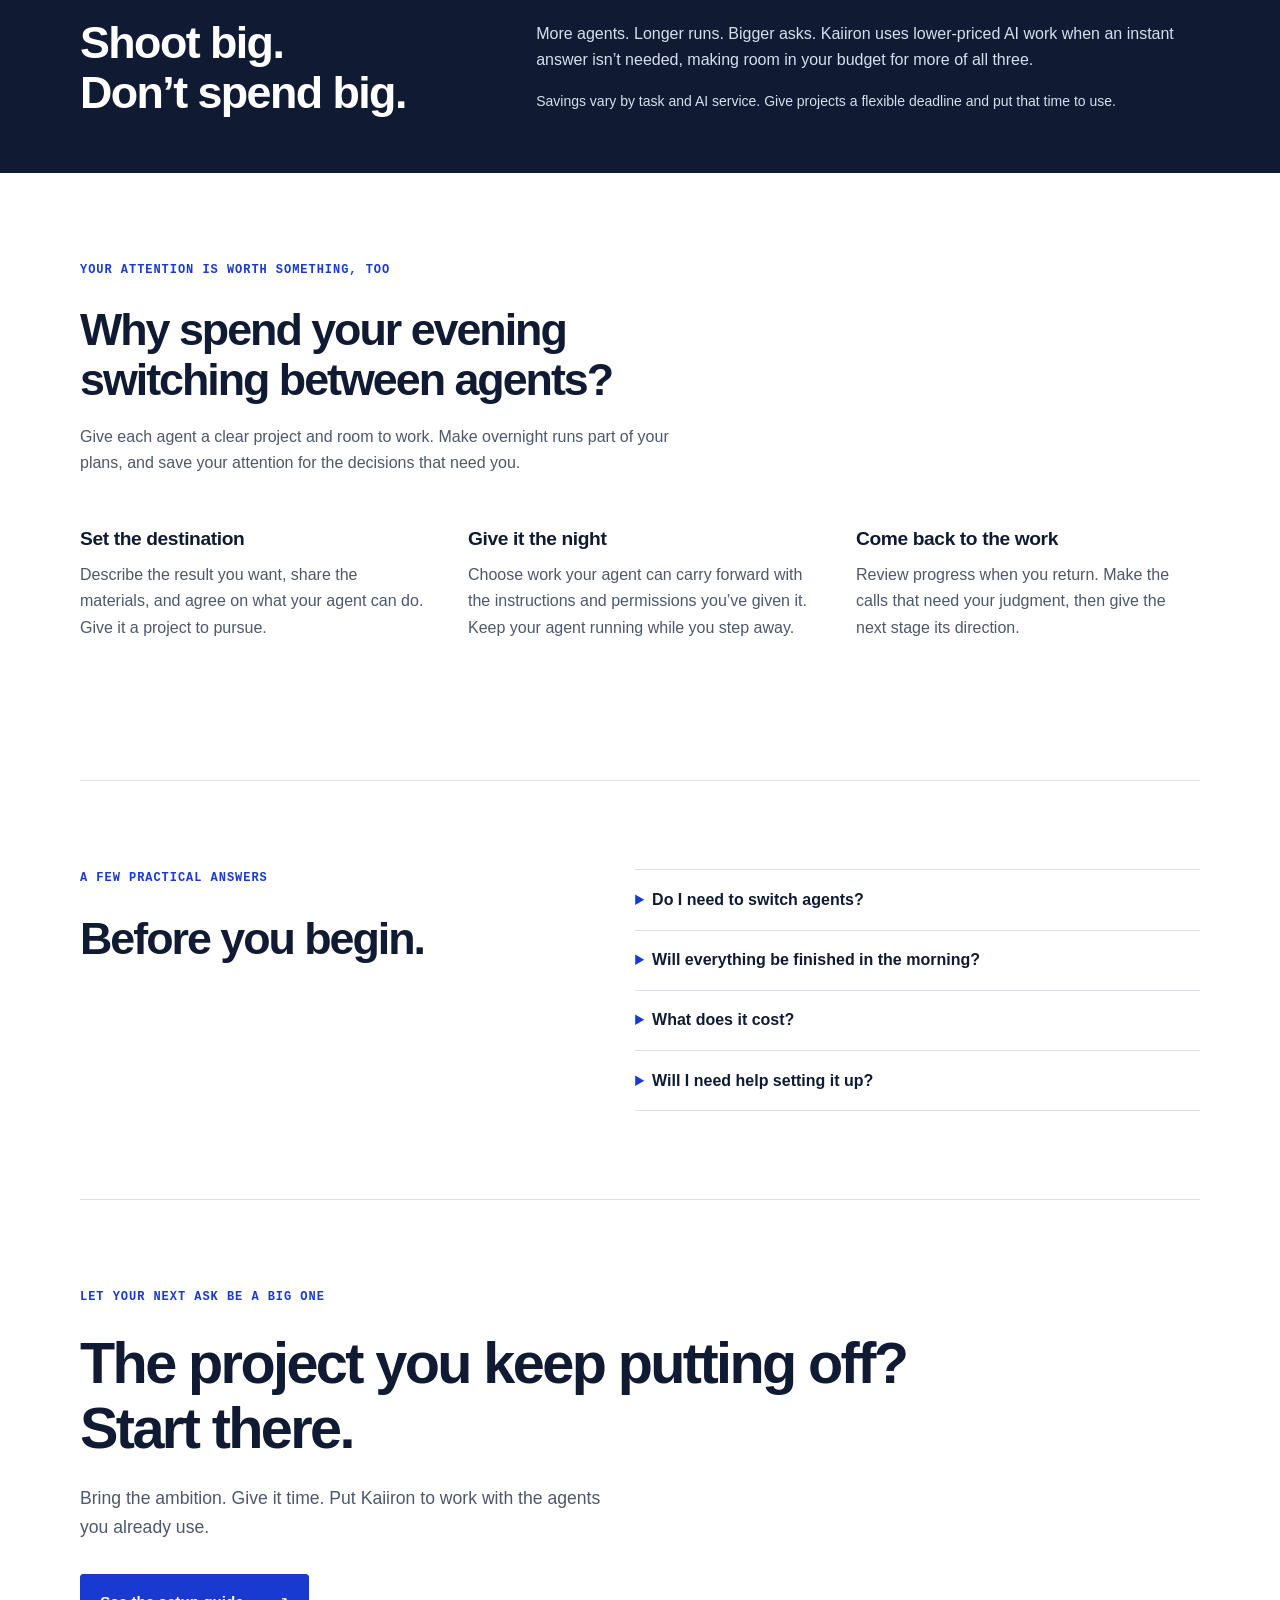
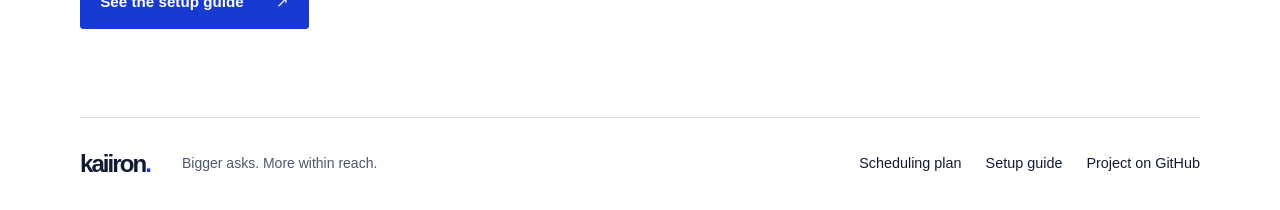
==== commit c2d608ea: "Add scheduling plan website" ====
--- a/site/index.html
+++ b/site/index.html
@@ -18,6 +18,7 @@
     <nav aria-label="Main navigation">
       <a href="#possibilities">What you can do</a>
       <a href="#how-it-works">How it works</a>
+      <a href="plan/">Scheduling plan</a>
       <a href="#get-started">Get started</a>
     </nav>
   </header>
@@ -89,7 +90,7 @@
   <footer class="site-footer wrap">
     <a class="wordmark" href="./">kaiiron<span aria-hidden="true">.</span></a>
     <p>Bigger asks. More within reach.</p>
-    <nav aria-label="Footer navigation"><a href="docs/">Setup guide</a><a href="https://github.com/PatrickAuld/Kaiion">Project on GitHub</a></nav>
+    <nav aria-label="Footer navigation"><a href="plan/">Scheduling plan</a><a href="docs/">Setup guide</a><a href="https://github.com/PatrickAuld/Kaiion">Project on GitHub</a></nav>
   </footer>
 </body>
 </html>
